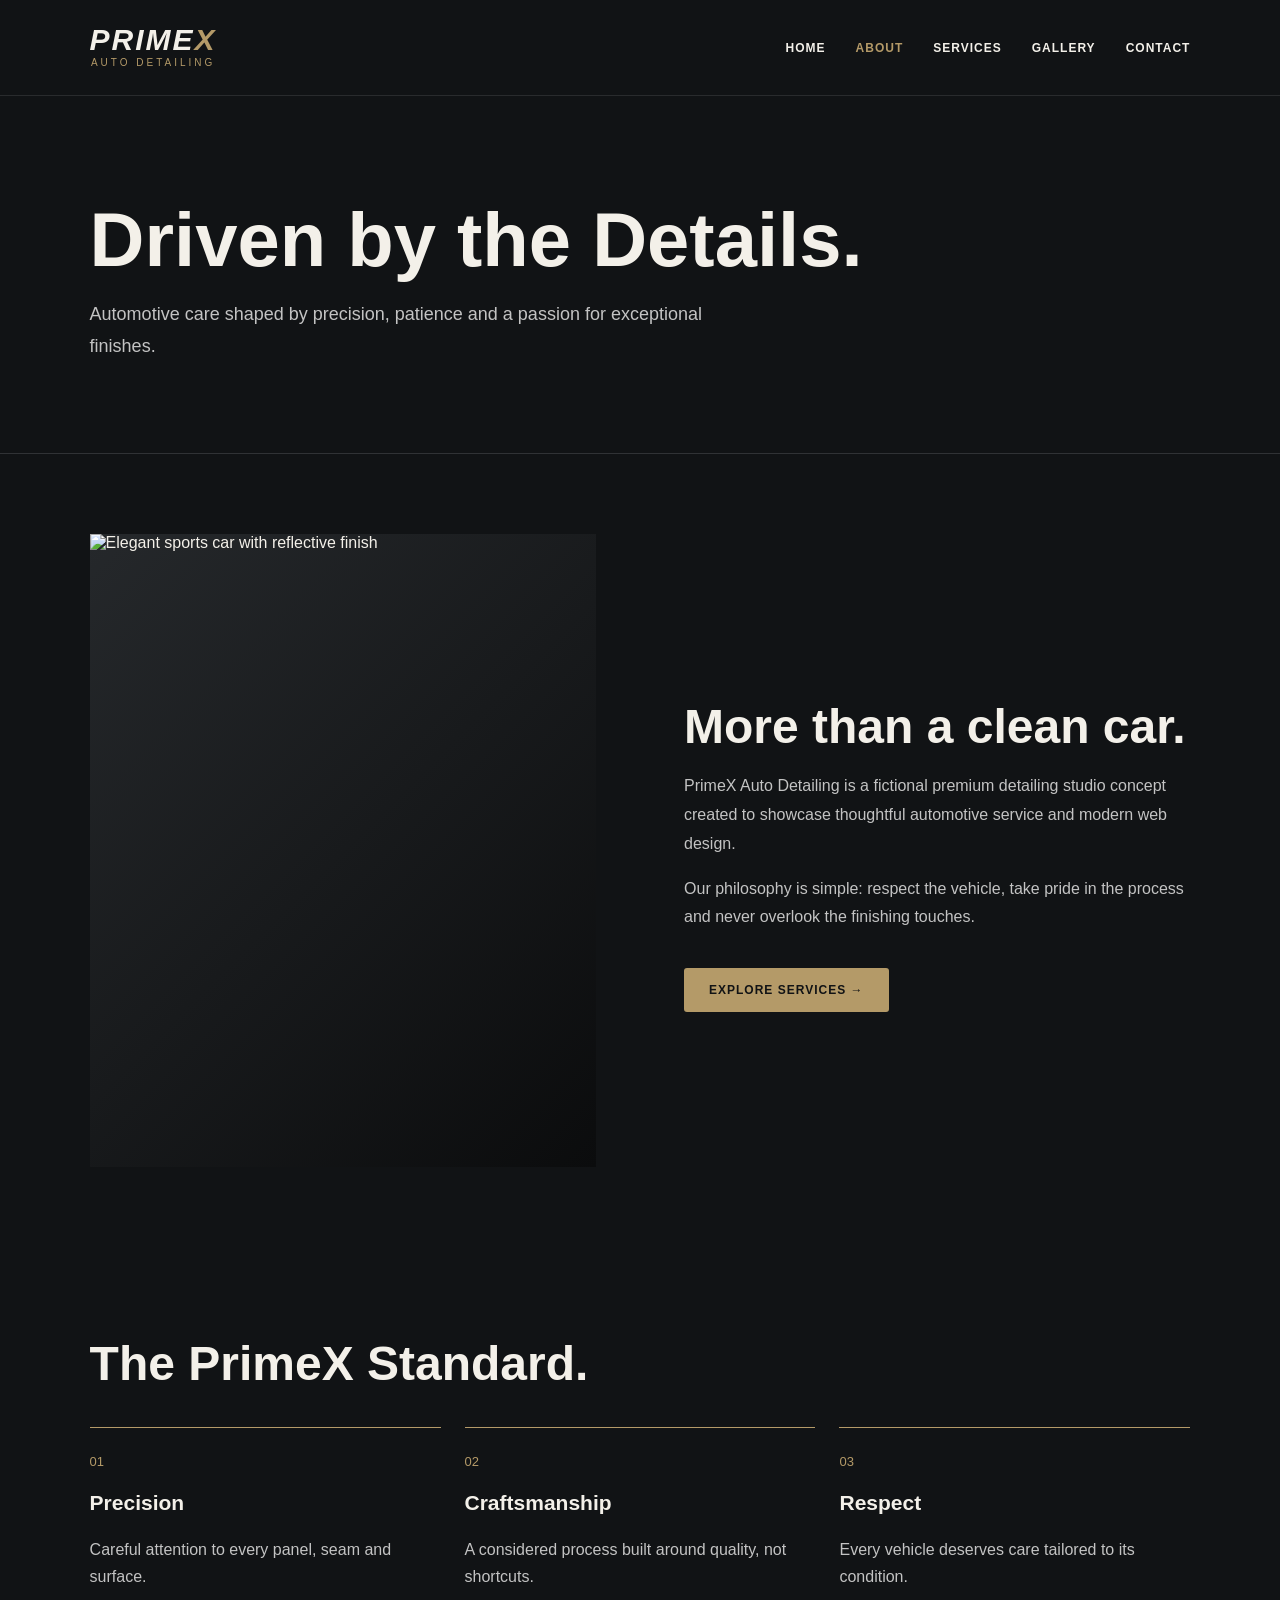
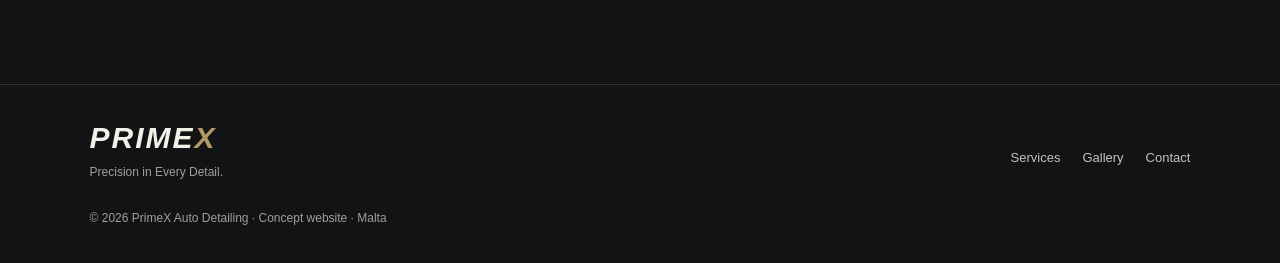
==== about.html @ bce37f44 "Add files via upload" ====
<!DOCTYPE html>

<html lang="en"><head><meta charset="utf-8"/><meta content="width=device-width, initial-scale=1.0" name="viewport"/><meta content="PrimeX Auto Detailing — a premium automotive care website concept based in Malta." name="description"/><title>About Us | PrimeX Auto Detailing</title><link href="css/maincss.css" rel="stylesheet"/></head>
<body><a class="skip-link" href="#main-content">Skip to content</a><header class="site-header"><a aria-label="PrimeX Auto Detailing home" class="logo" href="index.html"><span class="logo-name">PRIME<span class="logo-x">X</span></span><span class="logo-subtitle">AUTO DETAILING</span></a><button aria-controls="main-nav" aria-expanded="false" aria-label="Open navigation" class="menu-toggle" type="button"><span></span><span></span><span></span></button><nav aria-label="Main navigation" class="main-nav" id="main-nav"><a href="index.html">HOME</a>
<a aria-current="page" class="active" href="about.html">ABOUT</a>
<a href="services.html">SERVICES</a>
<a href="gallery.html">GALLERY</a>
<a href="contact.html">CONTACT</a></nav></header>
<main id="main-content"><section class="page-intro"><p class="eyebrow">OUR STORY</p><h1>Driven by the Details.</h1><p>Automotive care shaped by precision, patience and a passion for exceptional finishes.</p></section><section class="split-section"><div class="media-frame tall"><img alt="Elegant sports car with reflective finish" loading="lazy" src="https://images.unsplash.com/photo-1492144534655-ae79c964c9d7?auto=format&amp;fit=crop&amp;w=900&amp;q=85"/></div><div class="split-copy"><p class="eyebrow">WHO WE ARE</p><h2>More than a clean car.</h2><p>PrimeX Auto Detailing is a fictional premium detailing studio concept created to showcase thoughtful automotive service and modern web design.</p><p>Our philosophy is simple: respect the vehicle, take pride in the process and never overlook the finishing touches.</p><a class="btn btn-primary" href="services.html">EXPLORE SERVICES →</a></div></section><section class="section-block"><div class="section-heading"><p class="eyebrow">OUR PRINCIPLES</p><h2>The PrimeX Standard.</h2></div><div class="values-grid"><article><span>01</span><h3>Precision</h3><p>Careful attention to every panel, seam and surface.</p></article><article><span>02</span><h3>Craftsmanship</h3><p>A considered process built around quality, not shortcuts.</p></article><article><span>03</span><h3>Respect</h3><p>Every vehicle deserves care tailored to its condition.</p></article></div></section></main><footer class="site-footer"><div><a class="footer-brand" href="index.html">PRIME<span>X</span></a><p>Precision in Every Detail.</p></div><div class="footer-links"><a href="services.html">Services</a><a href="gallery.html">Gallery</a><a href="contact.html">Contact</a></div><p class="footer-note">© 2026 PrimeX Auto Detailing · Concept website · Malta</p></footer><script defer="" src="js/site.js"></script></body></html>
---- css/maincss.css ----
/* PRIME X - GLOBAL STYLES */

* {
    box-sizing: border-box;
}

body {
    margin: 0;
    background-color: #111315;
    color: #F3F0E9;
    font-family: Arial, Helvetica, sans-serif;
}

/* HEADER */

.site-header {
    display: flex;
    justify-content: space-between;
    align-items: center;
    padding: 25px 7%;
    border-bottom: 1px solid #292B2D;
}

/* LOGO */

.logo {
    display: flex;
    flex-direction: column;
    align-items: center;
    text-decoration: none;
    width: fit-content;
}

/* SHARED BRAND TYPOGRAPHY */

.logo-name,
.footer-brand {
    font-family: 'Teko', sans-serif;
    font-size: 30px;
    font-weight: 800;
    letter-spacing: 2px;
    line-height: 1;
    font-style: italic;
    color: #F3F0E9;
    text-decoration: none;
    margin: 0;
}

/* GOLD ACCENT */

.logo-x,
.footer-brand span {
    color: #B49A68;
}

/* .logo-name {
    font-family: 'Teko', sans-serif;
    font-size: 35px;
    font-weight: 700;
    letter-spacing: 2px;
    line-height: 1;
    color: #F3F0E9;
    margin-left: 30px;
    font-style: italic;
} */

/* .logo-x {
    color: #B49A68;
} */

.logo-subtitle {
    color: #B49A68;
    font-size: 10px;
    letter-spacing: 3px;
    line-height: 1.5;
}

/* NAVIGATION */

.main-nav {
    display: flex;
    gap: 30px;
}

.main-nav a {
    color: #F3F0E9;
    text-decoration: none;
    font-size: 12px;
    font-weight: bold;
    letter-spacing: 1px;
    transition: color 0.3s ease;
}

.main-nav a:hover,
.main-nav a.active {
    color: #B49A68;
}

/* SMALL SCREENS */

@media (max-width: 700px) {
    .site-header {
        flex-direction: column;
        gap: 20px;
    }

    .main-nav {
        flex-wrap: wrap;
        justify-content: center;
        gap: 15px;
    }
}


/* HERO SECTION */

.hero {
    padding: 40px 7% 80px;
}

.hero-image {
    width: 100%;
    height: 480px;
    overflow: hidden;
    border-radius: 6px;
}

.hero-image img {
    width: 100%;
    height: 100%;
    object-fit: cover;
    display: block;
}

.hero-content {
    max-width: 750px;
    margin-top: 45px;
}

.hero-label {
    color: #B49A68;
    font-size: 12px;
    font-weight: bold;
    letter-spacing: 3px;
}

.hero-content h1 {
    font-size: clamp(36px, 5vw, 64px);
    line-height: 1.1;
    margin-top: 10px;
}

.hero-description {
    color: #C3C3C3;
    font-size: 1px;
    line-height: 0.8;
    max-width: 650px;
}

.hero-buttons {
    display: flex;
    gap: 5px;
    margin-top: 10px;
    flex-wrap: wrap;
}

/* BUTTONS */

.btn {
    display: inline-block;
    padding: 15px 25px;
    text-decoration: none;
    font-size: 12px;
    font-weight: bold;
    letter-spacing: 1px;
    border-radius: 3px;
    transition: 0.3s ease;
}

.btn-primary {
    background-color: #B49A68;
    color: #111315;
}

.btn-primary:hover {
    background-color: #D2BA8C;
}

.btn-secondary {
    border: 1px solid #777777;
    color: #F3F0E9;
}

.btn-secondary:hover {
    border-color: #B49A68;
    color: #B49A68;
}

/* HERO - MOBILE */

@media (max-width: 700px) {
    .hero {
        padding: 25px 6% 50px;
    }

    .hero-image {
        height: 260px;
    }

    .hero-content {
        margin-top: 30px;
    }

    .hero-description {
        font-size: 15px;
    }
}


/* PRIMEX — SHARED SITE COMPONENTS */
:root {
    --ink: #111315;
    --gold: #B49A68;
    --white: #F3F0E9;
    --muted: #C3C3C3;
}

a {
    color: inherit;
}

img {
    max-width: 100%;
}

h1,
h2,
h3,
p {
    overflow-wrap: break-word;
}

:focus-visible {
    outline: 3px solid #D2BA8C;
    outline-offset: 4px;
}

.section-block {
    padding: 78px 7%;
}

.section-heading {
    max-width: 720px;
    margin-bottom: 36px;
}

.eyebrow {
    display: none;
    color: var(--gold);
    font-size: 12px;
    font-weight: 700;
    letter-spacing: 2.5px;
    text-transform: uppercase;
}

h2 {
    font-size: clamp(30px, 4vw, 48px);
    line-height: 1.13;
    margin: 12px 0 18px;
}

h3 {
    font-size: 21px;
}

.section-heading>p:last-child,
.page-intro>p:last-child,
.split-copy p,
.service-detail p,
.contact-aside p,
.statement-section>p:not(.eyebrow),
.cta-section>p:not(.eyebrow) {
    color: var(--muted);
    line-height: 1.8;
}

.services-grid {
    display: grid;
    grid-template-columns: repeat(4, minmax(0, 1fr));
    gap: 20px;
}

.service-card {
    background: #1A1C1E;
    border: 1px solid #303235;
    transition: transform .25s ease, border-color .25s ease;
}

.service-card:hover {
    transform: translateY(-5px);
    border-color: var(--gold);
}

.service-card a {
    text-decoration: none;
    display: block;
    height: 100%;
}

.media-frame {
    overflow: hidden;
    background: linear-gradient(135deg, #25282B, #0B0C0D);
    aspect-ratio: 4/3;
}

.media-frame img {
    width: 100%;
    height: 100%;
    display: block;
    object-fit: cover;
    transition: transform .35s ease;
}

.service-card:hover img {
    transform: scale(1.04);
}

.card-content {
    padding: 20px;
}

.card-content h3 {
    margin: 0 0 10px;
}

.card-content p {
    color: var(--muted);
    line-height: 1.65;
    font-size: 14px;
    min-height: 70px;
}

.text-link {
    display: inline-block;
    color: var(--gold);
    font-size: 12px;
    font-weight: 700;
    letter-spacing: 1px;
    text-decoration: none;
}

.text-link:hover {
    text-decoration: underline;
}

.statement-section {
    padding: 90px 7%;
    background: #1A1C1E;
    border-top: 1px solid #303235;
    border-bottom: 1px solid #303235;
}

.statement-section h2 {
    max-width: 850px;
    font-size: clamp(34px, 5vw, 66px);
}

.statement-section em {
    font-style: normal;
    color: var(--gold);
}

.cta-section {
    padding: 88px 7%;
    text-align: center;
    border-top: 1px solid #303235;
}

.cta-section h2 {
    margin: 10px 0;
}

.cta-section .btn {
    margin-top: 20px;
}

.site-footer {
    padding: 38px 7%;
    border-top: 1px solid #303235;
    display: flex;
    align-items: center;
    justify-content: space-between;
    gap: 20px;
    flex-wrap: wrap;
}

/* .footer-brand {
    font-family: 'Teko', sans-serif;
    font-size: 24px;
    font-weight: 800;
    letter-spacing: 2px;
    text-decoration: none;
    font-style: italic;
} */

/* .footer-brand span {
    color: var(--gold);
} */

.site-footer p {
    color: #9D9FA0;
    font-size: 12px;
}

.footer-links {
    display: flex;
    flex-wrap: wrap;
    gap: 22px;
}

.footer-links a {
    color: var(--muted);
    text-decoration: none;
    font-size: 13px;
}

.footer-links a:hover {
    color: var(--gold);
}

.footer-note {
    width: 100%;
    margin: 0;
}

.page-intro {
    padding: 88px 7% 72px;
    border-bottom: 1px solid #303235;
}

.page-intro h1 {
    font-size: clamp(38px, 6vw, 76px);
    line-height: 1.05;
    max-width: 850px;
    margin: 16px 0;
}

.page-intro>p:last-child {
    max-width: 670px;
    font-size: 18px;
}

.split-section {
    padding: 80px 7%;
    display: grid;
    grid-template-columns: 1fr 1fr;
    gap: 8%;
    align-items: center;
}

.media-frame.tall {
    aspect-ratio: 4/5;
}

.split-copy .btn {
    margin-top: 20px;
}

.values-grid {
    display: grid;
    grid-template-columns: repeat(3, 1fr);
    gap: 24px;
}

.values-grid article {
    border-top: 1px solid var(--gold);
    padding-top: 24px;
}

.values-grid span {
    color: var(--gold);
    font-size: 13px;
}

.values-grid p {
    color: var(--muted);
    line-height: 1.7;
}

.service-detail-grid {
    display: grid;
    grid-template-columns: repeat(2, minmax(0, 1fr));
    gap: 46px 24px;
}

.service-detail h2 {
    font-size: 28px;
}

.service-detail>div:last-child {
    padding: 16px 4px;
}

.service-detail p {
    line-height: 1.75;
}

.service-detail .text-link {
    margin-top: 12px;
}

.muted-panel {
    background: #1A1C1E;
}

.table-scroll {
    overflow-x: auto;
}

table {
    width: 100%;
    border-collapse: collapse;
    text-align: left;
    min-width: 560px;
}

caption {
    text-align: left;
    padding-bottom: 15px;
    color: var(--muted);
}

th,
td {
    padding: 18px 14px;
    border-bottom: 1px solid #414346;
}

thead th {
    color: var(--gold);
    font-size: 12px;
    text-transform: uppercase;
    letter-spacing: 1px;
}

tbody td {
    color: var(--muted);
}

.gallery-grid {
    display: grid;
    grid-template-columns: repeat(3, minmax(0, 1fr));
    gap: 22px;
}

.gallery-item {
    margin: 0;
}

.gallery-item img {
    display: block;
    width: 100%;
    aspect-ratio: 4/3;
    object-fit: cover;
    background: #25282B;
}

.gallery-item figcaption {
    color: var(--muted);
    font-size: 12px;
    padding: 12px 0;
}

.gallery-disclaimer {
    color: var(--muted);
    font-size: 13px;
    margin-top: 24px;
}

.contact-layout {
    display: grid;
    grid-template-columns: 1.3fr 1fr;
    gap: 8%;
}

.contact-panel h2,
.contact-aside h2 {
    font-size: 36px;
}

.contact-form {
    display: grid;
    gap: 20px;
    margin-top: 30px;
}

.contact-form label {
    display: grid;
    gap: 9px;
    font-size: 13px;
    font-weight: 700;
}

.field-row {
    display: grid;
    grid-template-columns: 1fr 1fr;
    gap: 18px;
}

input,
select,
textarea {
    width: 100%;
    border: 1px solid #515459;
    border-radius: 3px;
    background: #1B1E20;
    color: var(--white);
    font: inherit;
    padding: 14px;
}

textarea {
    resize: vertical;
}

input::placeholder,
textarea::placeholder {
    color: #A7A7A7;
}

.contact-form button {
    cursor: pointer;
    justify-self: start;
    border: 0;
}

.form-notice,
.small-note {
    font-size: 13px;
    color: var(--muted);
    line-height: 1.6;
}

.form-feedback {
    border-left: 3px solid var(--gold);
    padding: 14px;
    background: #222527;
    color: var(--white);
}

.info-divider {
    border-top: 1px solid #414346;
    margin: 28px 0;
}

.map-wrap {
    margin-top: 18px;
    border: 1px solid #414346;
    aspect-ratio: 4/3;
}

.map-wrap iframe {
    border: 0;
    width: 100%;
    height: 100%;
}

@media(max-width:1100px) {
    .services-grid {
        grid-template-columns: repeat(2, minmax(0, 1fr));
    }

    .gallery-grid {
        grid-template-columns: repeat(2, minmax(0, 1fr));
    }
}

@media(max-width:700px) {

    .section-block,
    .statement-section,
    .cta-section {
        padding: 55px 6%;
    }

    .page-intro {
        padding: 60px 6%;
    }

    .split-section {
        grid-template-columns: 1fr;
        padding: 55px 6%;
        gap: 28px;
    }

    .services-grid,
    .service-detail-grid,
    .values-grid,
    .gallery-grid,
    .contact-layout,
    .field-row {
        grid-template-columns: 1fr;
    }

    .site-footer {
        padding: 30px 6%;
    }

    .card-content p {
        min-height: 0;
    }

    .hero-image {
        height: 260px;
    }

    .contact-panel h2,
    .contact-aside h2 {
        font-size: 30px;
    }
}

@media(prefers-reduced-motion:reduce) {

    *,
    *::before,
    *::after {
        scroll-behavior: auto !important;
        transition: none !important;
        animation: none !important;
    }
}


/* THE DIFFERENCE — interactive before / after comparison */
.difference-section {
    padding: 86px 7%;
    background: #16181b;
    border-top: 1px solid #292b2d;
    border-bottom: 1px solid #292b2d;
}

.difference-heading {
    display: flex;
    align-items: end;
    justify-content: space-between;
    flex-wrap: wrap;
    gap: 28px;
    margin-bottom: 30px;
}

.difference-heading h2 {
    font-size: clamp(30px, 4vw, 52px);
    line-height: 1.12;
    margin: 12px 0 16px;
}

.difference-intro {
    max-width: 530px;
    color: #c3c3c3;
    line-height: 1.65;
}

.difference-filters {
    display: flex;
    flex-wrap: wrap;
    gap: 10px;
}

.difference-filter {
    background: transparent;
    color: #f3f0e9;
    border: 1px solid #62615e;
    border-radius: 30px;
    padding: 11px 20px;
    cursor: pointer;
    font: 700 12px Arial, sans-serif;
    letter-spacing: .06em;
}

.difference-filter:hover,
.difference-filter.is-selected {
    background: #b49a68;
    border-color: #b49a68;
    color: #111315;
}

.comparison {
    position: relative;
    height: clamp(300px, 48vw, 570px);
    overflow: hidden;
    border-radius: 8px;
    background: #252525;
    isolation: isolate;
}

.comparison-after,
.comparison-before img {
    display: block;
    width: 100%;
    height: 100%;
    object-fit: cover;
    object-position: center;
}

.comparison-after {
    position: absolute;
    inset: 0;
}

.comparison-before {
    position: absolute;
    inset: 0;
    width: 100%;
    height: 100%;
    clip-path: inset(0 calc(100% - var(--split)) 0 0);
}

.comparison-before img {
    filter: none;
}

.comparison-label {
    position: absolute;
    top: 20px;
    z-index: 2;
    padding: 10px 14px;
    border-radius: 4px;
    font-size: 11px;
    font-weight: 700;
    letter-spacing: .13em;
    pointer-events: none;
}

.comparison-label-before {
    left: 20px;
    background: rgba(17, 19, 21, .88);
    color: #f3f0e9;
}

.comparison-label-after {
    right: 20px;
    background: #b49a68;
    color: #111315;
}

.comparison-divider {
    position: absolute;
    z-index: 2;
    left: var(--split);
    top: 0;
    bottom: 0;
    width: 2px;
    background: #fff;
    transform: translateX(-50%);
    pointer-events: none;
}

.comparison-knob {
    position: absolute;
    top: 50%;
    left: 50%;
    transform: translate(-50%, -50%);
    display: grid;
    place-items: center;
    width: 58px;
    height: 58px;
    border-radius: 50%;
    background: #f3f0e9;
    color: #111315;
    font-size: 22px;
    font-weight: 700;
    white-space: nowrap;
    box-shadow: 0 3px 20px #0008;
}

.comparison-range {
    position: absolute;
    z-index: 3;
    inset: 0;
    width: 100%;
    height: 100%;
    opacity: 0;
    cursor: ew-resize;
    margin: 0;
}

.comparison:focus-within {
    outline: 2px solid #b49a68;
    outline-offset: 4px;
}

.visually-hidden {
    position: absolute;
    width: 1px;
    height: 1px;
    padding: 0;
    margin: -1px;
    overflow: hidden;
    clip: rect(0, 0, 0, 0);
    white-space: nowrap;
    border: 0;
}

.difference-bottom {
    display: flex;
    justify-content: space-between;
    align-items: center;
    gap: 18px;
    flex-wrap: wrap;
    margin-top: 24px;
}

.difference-bottom p {
    margin: 0;
    color: #c3c3c3;
}

.difference-bottom strong {
    color: #f3f0e9;
}

.difference-disclaimer {
    color: #a9aaac;
    font-size: 12px;
    line-height: 1.6;
    margin: 18px 0 0;
    max-width: 900px;
}

@media (max-width: 700px) {
    .difference-section {
        padding: 52px 6%;
    }

    .comparison {
        height: 300px;
    }

    .comparison-label {
        top: 12px;
        padding: 8px;
        font-size: 10px;
    }

    .comparison-label-before {
        left: 12px;
    }

    .comparison-label-after {
        right: 12px;
    }

    .comparison-knob {
        width: 46px;
        height: 46px;
        font-size: 18px;
    }
}

/* PREMIUM ENHANCEMENTS — PrimeX */
html {
    scroll-behavior: smooth
}

body {
    overflow-x: hidden
}

button {
    font-family: inherit
}

.skip-link {
    position: absolute;
    left: 14px;
    top: -70px;
    background: #B49A68;
    color: #111315;
    padding: 12px;
    z-index: 99
}

.skip-link:focus {
    top: 12px
}

.menu-toggle {
    display: none;
    border: 1px solid #545454;
    background: transparent;
    border-radius: 3px;
    padding: 12px;
    cursor: pointer;
    min-width: 44px;
    min-height: 44px
}

.menu-toggle span {
    display: block;
    width: 21px;
    height: 2px;
    margin: 4px 0;
    background: #F3F0E9
}

.hero-trust {
    display: flex;
    flex-wrap: wrap;
    gap: 12px 24px;
    padding: 25px 0 0;
    margin: 28px 0 0;
    border-top: 1px solid #34373a;
    list-style: none;
    color: #bcbec0;
    font-size: 13px;
    letter-spacing: .02em
}

.hero-trust li::first-letter {
    color: #B49A68
}

.process-section {
    background: #111315
}

.process-grid,
.why-grid {
    display: grid;
    grid-template-columns: repeat(3, minmax(0, 1fr));
    gap: 28px
}

.process-grid article,
.why-grid article {
    border-top: 2px solid #34373a;
    padding: 25px 12px 0 0
}

.process-grid article:first-child,
.why-grid article:first-child {
    border-color: #B49A68
}

.process-grid span,
.why-grid span {
    color: #B49A68;
    font-weight: 700;
    font-size: 18px
}

.process-grid h3,
.why-grid h3 {
    margin: 18px 0 10px
}

.process-grid p,
.why-grid p {
    color: #C3C3C3;
    line-height: 1.7
}

.why-section {
    background: #1a1c1e
}

.gallery-toolbar {
    display: flex;
    justify-content: space-between;
    align-items: center;
    flex-wrap: wrap;
    gap: 20px;
    margin-bottom: 28px
}

.gallery-filters {
    display: flex;
    flex-wrap: wrap;
    gap: 10px
}

.gallery-filter {
    padding: 11px 19px;
    background: transparent;
    border: 1px solid #646464;
    color: #F3F0E9;
    border-radius: 999px;
    cursor: pointer;
    font-weight: 700
}

.gallery-filter.is-selected,
.gallery-filter:hover {
    background: #B49A68;
    border-color: #B49A68;
    color: #111315
}

.gallery-count {
    color: #C3C3C3;
    font-size: 13px
}

.gallery-item {
    position: relative
}

.gallery-item[hidden] {
    display: none
}

.gallery-open {
    position: absolute;
    right: 12px;
    top: 12px;
    background: #111315df;
    color: #F3F0E9;
    border: 1px solid #B49A68;
    border-radius: 3px;
    padding: 10px 12px;
    cursor: pointer;
    font-weight: 700;
    font-size: 11px;
    letter-spacing: .05em
}

.gallery-open:hover {
    background: #B49A68;
    color: #111315
}

.lightbox {
    border: 1px solid #545454;
    background: #141618;
    color: #F3F0E9;
    padding: 22px;
    width: min(95vw, 1020px);
    max-height: 94vh;
    border-radius: 8px
}

.lightbox::backdrop {
    background: #000d
}

.lightbox img {
    max-height: 65vh;
    max-width: 100%;
    margin: auto;
    object-fit: contain
}

.lightbox-close {
    position: absolute;
    right: 15px;
    top: 15px;
    border: 0;
    border-radius: 3px;
    background: #B49A68;
    color: #111315;
    padding: 10px 14px;
    cursor: pointer
}

.lightbox-caption {
    color: #C3C3C3;
    margin: 16px 0
}

.lightbox-controls {
    display: flex;
    justify-content: space-between;
    gap: 12px
}

.lightbox-controls button {
    border: 1px solid #B49A68;
    background: transparent;
    color: #F3F0E9;
    padding: 10px 16px;
    cursor: pointer
}

.faq-block {
    margin-top: 72px
}

.faq-list {
    display: grid;
    gap: 12px
}

.faq-list details {
    border: 1px solid #494949;
    background: #141618;
    padding: 20px
}

.faq-list summary {
    cursor: pointer;
    font-weight: 700;
    line-height: 1.5
}

.faq-list details p {
    color: #C3C3C3;
    line-height: 1.7;
    margin: 15px 0 0
}

.faq-list summary::marker {
    color: #B49A68
}

.enquiry-preview {
    border: 1px solid #B49A68;
    background: #1d2022;
    padding: 22px
}

.enquiry-preview h3 {
    margin-top: 0
}

.preview-detail {
    white-space: pre-wrap;
    color: #F3F0E9;
    line-height: 1.7
}

.copy-status {
    display: inline-block;
    margin-left: 12px;
    color: #B49A68
}

@media(max-width:800px) {
    .site-header {
        flex-wrap: wrap
    }

    .menu-toggle {
        display: block;
        margin-left: auto
    }

    .main-nav {
        display: none;
        flex-basis: 100%;
        flex-direction: column;
        align-items: stretch;
        gap: 0;
        padding: 10px 0
    }

    .main-nav.is-open {
        display: flex
    }

    .main-nav a {
        padding: 14px 0;
        min-height: 44px
    }

    .process-grid,
    .why-grid {
        grid-template-columns: 1fr
    }

    .gallery-open {
        position: static;
        width: 100%;
        margin-top: 5px
    }
}

@media(max-width:700px) {
    .hero-trust {
        gap: 10px 16px
    }

    .lightbox {
        padding: 12px
    }

    .lightbox-controls button {
        font-size: 12px
    }
}

@media(prefers-reduced-motion:reduce) {
    html {
        scroll-behavior: auto
    }
}


/* CINEMATIC HOMEPAGE HERO — 2026 refresh */
.hero-cinematic {
    position: relative;
    isolation: isolate;
    min-height: min(850px, 90svh);
    padding: 0 7%;
    display: flex;
    align-items: center;
    justify-content: center;
    text-align: center;
    overflow: hidden;
    background: #060708
}

.hero-cinematic .hero-image {
    position: absolute;
    inset: 0;
    z-index: -3;
    width: 100%;
    height: 100%;
    border-radius: 0;
    overflow: hidden
}

.hero-cinematic .hero-image img {
    width: 100%;
    height: 100%;
    object-fit: cover;
    object-position: center 57%;
    filter: brightness(.55) saturate(.72) contrast(1.17);
    transform: scale(1.015)
}

.hero-cinematic .hero-shade {
    position: absolute;
    inset: 0;
    z-index: -2;
    background: linear-gradient(180deg, rgba(4, 5, 7, .66) 0%, rgba(4, 5, 7, .47) 30%, rgba(4, 5, 7, .1) 55%, rgba(4, 5, 7, .73) 85%, #111315 100%), linear-gradient(90deg, rgba(0, 0, 0, .24), transparent 32%, transparent 68%, rgba(0, 0, 0, .24))
}

.hero-cinematic .hero-content {
    width: 100%;
    max-width: 1100px;
    margin: -110px auto 0;
    padding: 55px 0 0;
    position: relative;
    z-index: 1
}

.hero-cinematic h1 {
    margin: 0 auto 22px;
    font-size: clamp(52px, 8.4vw, 132px);
    line-height: .93;
    letter-spacing: .075em;
    font-weight: 900;
    text-shadow: 0 6px 35px rgba(0, 0, 0, .65)
}

.hero-cinematic h1 span {
    display: block
}

.hero-cinematic h1 .hero-gold {
    color: #B49A68;
    letter-spacing: .075em
}

.hero-cinematic .hero-description {
    max-width: 540px;
    margin: 0 auto;
    color: #e2e0dc;
    font-size: clamp(15px, 1.6vw, 19px);
    line-height: 1.65;
    text-shadow: 0 2px 12px #000
}

.hero-cinematic .hero-buttons {
    justify-content: center;
    gap: 15px;
    margin-top: 28px
}

.hero-cinematic .btn {
    min-height: 49px;
    padding: 17px 28px;
    border-radius: 100px;
    letter-spacing: .095em;
    font-size: 12px;
    box-shadow: 0 8px 26px #0005
}

.hero-cinematic .btn span {
    margin-left: 15px;
    font-size: 17px
}

.hero-cinematic .btn-secondary {
    background: rgba(10, 11, 13, .34);
    border-color: #858585;
    backdrop-filter: blur(8px)
}

.hero-marques {
    position: absolute;
    left: 7%;
    right: 7%;
    bottom: 28px;
    z-index: 1
}

.hero-marques>p {
    display: flex;
    align-items: center;
    justify-content: center;
    gap: 22px;
    margin: 0 0 24px;
    color: #c5c4c3;
    font-size: 11px;
    letter-spacing: .35em;
    font-weight: 700
}

.hero-marques>p:before,
.hero-marques>p:after {
    content: '';
    display: block;
    width: min(100px, 12vw);
    height: 1px;
    background: linear-gradient(90deg, transparent, #686867)
}

.hero-marques>p:after {
    transform: rotate(180deg)
}

.hero-marques ul {
    display: flex;
    align-items: center;
    justify-content: space-around;
    flex-wrap: wrap;
    gap: 18px 28px;
    list-style: none;
    padding: 0;
    margin: 0
}

.hero-marques li {
    color: #c4c4c3;
    font-weight: 800;
    font-size: clamp(16px, 2.2vw, 27px);
    letter-spacing: .04em;
    opacity: .72;
    white-space: nowrap
}

.hero-marques .marque-amg {
    font-style: italic;
    letter-spacing: -.09em;
    font-size: clamp(23px, 3vw, 38px)
}

.hero-marques .marque-audi {
    letter-spacing: .21em;
    font-weight: 500
}

.hero-marques .marque-porsche {
    font-size: clamp(14px, 1.8vw, 23px);
    letter-spacing: .16em
}

.hero-marques .marque-mercedes {
    font-family: Georgia, serif;
    font-weight: 400;
    letter-spacing: -.03em
}

.hero-marques .marque-tesla {
    letter-spacing: .36em;
    font-weight: 500
}

.hero-marques .marques-note {
    display: block;
    margin-top: 19px;
    color: #88898a;
    font-size: 10px;
    letter-spacing: .03em
}

@media(max-width:800px) {
    .hero-cinematic {
        min-height: 760px;
        padding: 0 6%
    }

    .hero-cinematic .hero-content {
        margin: -100px auto 0
    }

    .hero-cinematic h1 {
        font-size: clamp(43px, 10vw, 80px);
        letter-spacing: .025em
    }

    .hero-cinematic h1 .hero-gold {
        letter-spacing: .025em
    }

    .hero-marques {
        left: 6%;
        right: 6%;
        bottom: 25px
    }

    .hero-marques ul {
        gap: 15px 23px
    }

    .hero-marques li {
        font-size: 17px
    }

    .hero-marques>p {
        font-size: 10px;
        letter-spacing: .18em
    }
}

@media(max-width:480px) {
    .hero-cinematic {
        min-height: 740px
    }

    .hero-cinematic .hero-content {
        margin: -100px auto 0
    }

    .hero-cinematic h1 {
        font-size: clamp(40px, 11vw, 58px)
    }

    .hero-cinematic .hero-buttons {
        flex-direction: column;
        align-items: center
    }

    .hero-cinematic .hero-buttons .btn {
        width: min(100%, 300px)
    }

    .hero-marques ul {
        gap: 14px 20px
    }

    .hero-marques li {
        font-size: 14px
    }

    .hero-marques .marque-amg {
        font-size: 23px
    }

    .hero-marques .marque-porsche {
        font-size: 12px
    }

    .hero-marques .marque-mercedes {
        font-size: 15px
    }

    .hero-marques .marque-tesla {
        font-size: 13px
    }

    .hero-marques .marques-note {
        font-size: 9px
    }
}

/* MINIMALIST HERO — intentionally spacious, editorial styling */
.hero-minimal {
    position: relative;
    display: flex;
    flex-direction: column;
    align-items: center;
    min-height: 780px;
    padding: 95px 7% 35px;
    text-align: center;
    isolation: isolate;
    background: #050607;
    overflow: hidden
}

.hero-minimal .hero-content {
    position: relative;
    z-index: 2;
    max-width: 900px;
    margin: 0 auto;
    padding: 0
}

.hero-minimal h1 {
    max-width: 950px;
    margin: 0 auto 22px;
    font-size: clamp(40px, 5.5vw, 82px);
    font-weight: 600;
    letter-spacing: -.045em;
    line-height: 1.12;
    color: #F3F0E9;
    text-shadow: none
}

.hero-minimal .hero-description {
    max-width: 460px;
    margin: 0 auto;
    color: #bfc0c0;
    font-size: clamp(15px, 1.45vw, 18px);
    line-height: 1.75
}

.hero-minimal .hero-image {
    position: relative;
    z-index: 1;
    inset: auto;
    width: min(1150px, 100%);
    height: 380px;
    margin: 45px auto 0;
    border-radius: 0;
    overflow: hidden;
    background: #08090b
}

.hero-minimal .hero-image:before {
    content: '';
    position: absolute;
    inset: 0;
    z-index: 1;
    pointer-events: none;
    background: linear-gradient(90deg, #050607 0%, transparent 13%, transparent 87%, #050607 100%), linear-gradient(180deg, #050607 0%, transparent 22%, transparent 74%, #050607 100%)
}

.hero-minimal .hero-image img {
    width: 100%;
    height: 100%;
    object-fit: cover;
    object-position: center 57%;
    filter: grayscale(.75) brightness(.76) contrast(1.2);
    transform: none
}

.hero-minimal .hero-marques {
    position: relative;
    z-index: 2;
    left: auto;
    right: auto;
    bottom: auto;
    width: min(1050px, 100%);
    margin: 15px auto 0;
    padding: 0
}

.hero-minimal .hero-marques>p {
    margin-bottom: 20px;
    color: #a4a5a7;
    letter-spacing: .28em
}

.hero-minimal .hero-marques li {
    color: #b8b8b9;
    opacity: .6
}

.hero-minimal .hero-marques .marques-note {
    color: #777;
    font-size: 10px;
    margin-top: 15px
}

@media(max-width:800px) {
    .hero-minimal {
        min-height: 0;
        padding: 80px 6% 36px
    }

    .hero-minimal .hero-content {
        margin: 0
    }

    .hero-minimal h1 {
        font-size: clamp(40px, 7vw, 62px)
    }

    .hero-minimal .hero-image {
        height: 310px;
        margin-top: 35px
    }

    .hero-minimal .hero-marques {
        bottom: auto
    }
}

@media(max-width:480px) {
    .hero-minimal {
        padding: 66px 6% 32px
    }

    .hero-minimal h1 {
        font-size: clamp(36px, 10vw, 48px)
    }

    .hero-minimal .hero-description {
        font-size: 15px
    }

    .hero-minimal .hero-image {
        height: 230px;
        margin-top: 25px
    }

    .hero-minimal .hero-marques ul {
        gap: 15px 19px
    }

    .hero-minimal .hero-marques li {
        font-size: 14px
    }

    .hero-minimal .hero-marques>p {
        font-size: 10px;
        letter-spacing: .12em
    }
}


/* PRIMEX — EDITORIAL NAVIGATION / HERO-INTEGRATED HEADER */
.home-page .site-header {
    position: absolute;
    top: 0;
    left: 0;
    right: 0;
    z-index: 50;
    padding: 24px 7%;
    border-bottom: 1px solid transparent;
    background: transparent;
    transition: background .3s ease, border-color .3s ease, box-shadow .3s ease, padding .3s ease;
}
.home-page .site-header.is-scrolled {
    position: fixed;
    padding-top: 13px;
    padding-bottom: 13px;
    background: rgba(12, 14, 16, .94);
    border-bottom-color: rgba(180, 154, 104, .22);
    box-shadow: 0 12px 35px rgba(0,0,0,.28);
    -webkit-backdrop-filter: blur(16px);
    backdrop-filter: blur(16px);
}

.home-page .logo-name {
    font-family: 'Teko', sans-serif;
    font-size: 30px;
    font-weight: 700;
    letter-spacing: 2px;
    line-height: 1;
    font-style: italic;
}

.home-page .logo-x { color: #B49A68; }
.home-page .logo-subtitle {
    font-family: 'Cormorant Garamond', Georgia, serif;
    font-weight: 600;
    font-size: 13px;
    letter-spacing: .23em;
    margin-top: 5px;
}
.home-page .main-nav { gap: clamp(17px, 2.4vw, 36px); }
.home-page .main-nav a {
    font-family: 'Manrope', Arial, sans-serif;
    font-weight: 600;
    font-size: 11px;
    letter-spacing: .13em;
    position: relative;
    padding: 9px 0;
}
.home-page .main-nav a::after {
    content: '';
    position: absolute;
    left: 0;
    right: 100%;
    bottom: 1px;
    height: 1px;
    background: #B49A68;
    transition: right .25s ease;
}
.home-page .main-nav a:hover::after,
.home-page .main-nav a.active::after { right: 0; }
.home-page .hero-minimal { padding-top: 150px; }
@media (max-width: 800px) {
    .home-page .site-header { padding: 18px 6%; }
    .home-page .site-header.is-scrolled { padding: 12px 6%; }
    .home-page .main-nav {
        position: absolute;
        top: 100%;
        left: 0;
        right: 0;
        background: rgba(12,14,16,.98);
        padding: 12px 6% 18px;
        border-bottom: 1px solid #373431;
    }
    .home-page .main-nav a { padding: 13px 0; }
    .home-page .hero-minimal { padding-top: 155px; }
}
@media (max-width: 700px) {
    .home-page .site-header { flex-direction: row; gap: 14px; }
    .home-page .logo-subtitle { font-size: 11px; }
}
@media (prefers-reduced-motion: reduce) {
    .home-page .site-header, .home-page .main-nav a::after { transition: none; }
}

.hero-minimal h1 {
    font-family: 'Rajdhani', sans-serif;
    font-size: clamp(8px, 6.5vw, 100px);
    font-weight: 700;
    line-height: 1.02;
    letter-spacing: -0.025em;
    text-transform: uppercase;
    max-width: 1100px;
    margin: 0 auto 24px;
}

/* JD AUTO — Minimal hero */

.hero-minimal {
    min-height: 0;
    height: auto;
    padding: 130px 7% 60px;
    display: flex;
    flex-direction: column;
    align-items: center;
}

.hero-minimal .hero-content {
    margin: 0 auto;
    padding: 0;
    max-width: 1100px;
}

.hero-minimal h1 {
    margin: 0;
    line-height: 1;
}

/* Large automotive image beneath the headline */
.hero-minimal .hero-image {
    width: min(1350px, 100%);
    height: 420px;
    margin: 5px auto 0;
    overflow: hidden;
}

.hero-minimal .hero-image img {
    width: 100%;
    height: 100%;
    object-fit: cover;
    object-position: center 57%;
    transform: none;
}

/* Hide marque strip from the homepage hero */
.hero-minimal .hero-marques {
    display: block;
    width: min(1050px, 100%);
    margin: 20px auto 0;
    padding: 0;
}

/* Smaller screens */
@media (max-width: 700px) {
    .hero-minimal {
        padding: 115px 5% 40px;
    }

    .hero-minimal h1 {
        font-size: clamp(38px, 9vw, 65px);
    }

    .hero-minimal .hero-image {
        height: 300px;
        margin-top: 10px;
    }
}


/* JD AUTO — EDITORIAL SERVICES */

.services-editorial {
    display: grid;
    grid-template-columns: 1fr 1fr;
    gap: clamp(35px, 6vw, 100px);
    align-items: center;
    padding: 100px 7%;
    background: #111315;
}

.services-editorial-image {
    height: 600px;
    overflow: hidden;
    background: #1A1C1E;
}

.services-editorial-image img {
    display: block;
    width: 100%;
    height: 100%;
    object-fit: cover;
    transition: transform 0.6s ease;
}

.services-editorial-image:hover img {
    transform: scale(1.035);
}

.services-editorial-content h2 {
    font-family: 'Archivo', sans-serif;
    font-size: clamp(36px, 4vw, 62px);
    font-weight: 600;
    line-height: 1.08;
    letter-spacing: -0.04em;
    margin: 0 0 20px;
    max-width: 550px;
    text-align: center;
}

.services-editorial-intro {
    color: #AEB0B2;
    font-size: 15px;
    line-height: 1.8;
    max-width: 550px;
    margin: 0 0 55px;
    text-align: center;
}

.services-editorial-list {
    border-top: 1px solid #454545;
}

.editorial-service {
    display: flex;
    align-items: center;
    gap: 20px;
    padding: 26px 0;
    border-bottom: 1px solid #454545;
    color: #F3F0E9;
    text-decoration: none;
    transition: padding-left 0.3s ease;
}


/* JD AUTO — Minimal luxury service menu */

.services-editorial-list {
    border-top: 1px solid rgba(243, 240, 233, 0.18);
}

.editorial-service {
    display: block;
    padding: 26px 0;
    border-bottom: 1px solid rgba(243, 240, 233, 0.18);

    font-family: 'Archivo', sans-serif;
    font-size: clamp(21px, 2.3vw, 32px);
    font-weight: 500;
    letter-spacing: -0.035em;
    line-height: 1.25;

    text-align: center;

    color: #F3F0E9;
    text-decoration: none;

    transition:
        color 0.25s ease,
        padding-left 0.25s ease;
}

.editorial-service:hover,
.editorial-service:focus-visible {
    color: #B49A68;
    padding-left: 8px;
}

@media (max-width: 700px) {
    .editorial-service {
        padding: 21px 0;
        font-size: 23px;
    }
}

@media (prefers-reduced-motion: reduce) {
    .editorial-service {
        transition: none;
    }
}


/* RESPONSIVE */

@media (max-width: 800px) {
    .services-editorial {
        grid-template-columns: 1fr;
        padding: 65px 6%;
        gap: 35px;
    }

    .services-editorial-image {
        height: clamp(280px, 60vw, 480px);
    }

    .services-editorial-intro {
        margin-bottom: 35px;
    }

    .editorial-service {
        padding: 22px 0;
    }
}

@media (prefers-reduced-motion: reduce) {
    .services-editorial-image img,
    .editorial-service,
    .service-arrow {
        transition: none;
    }
}
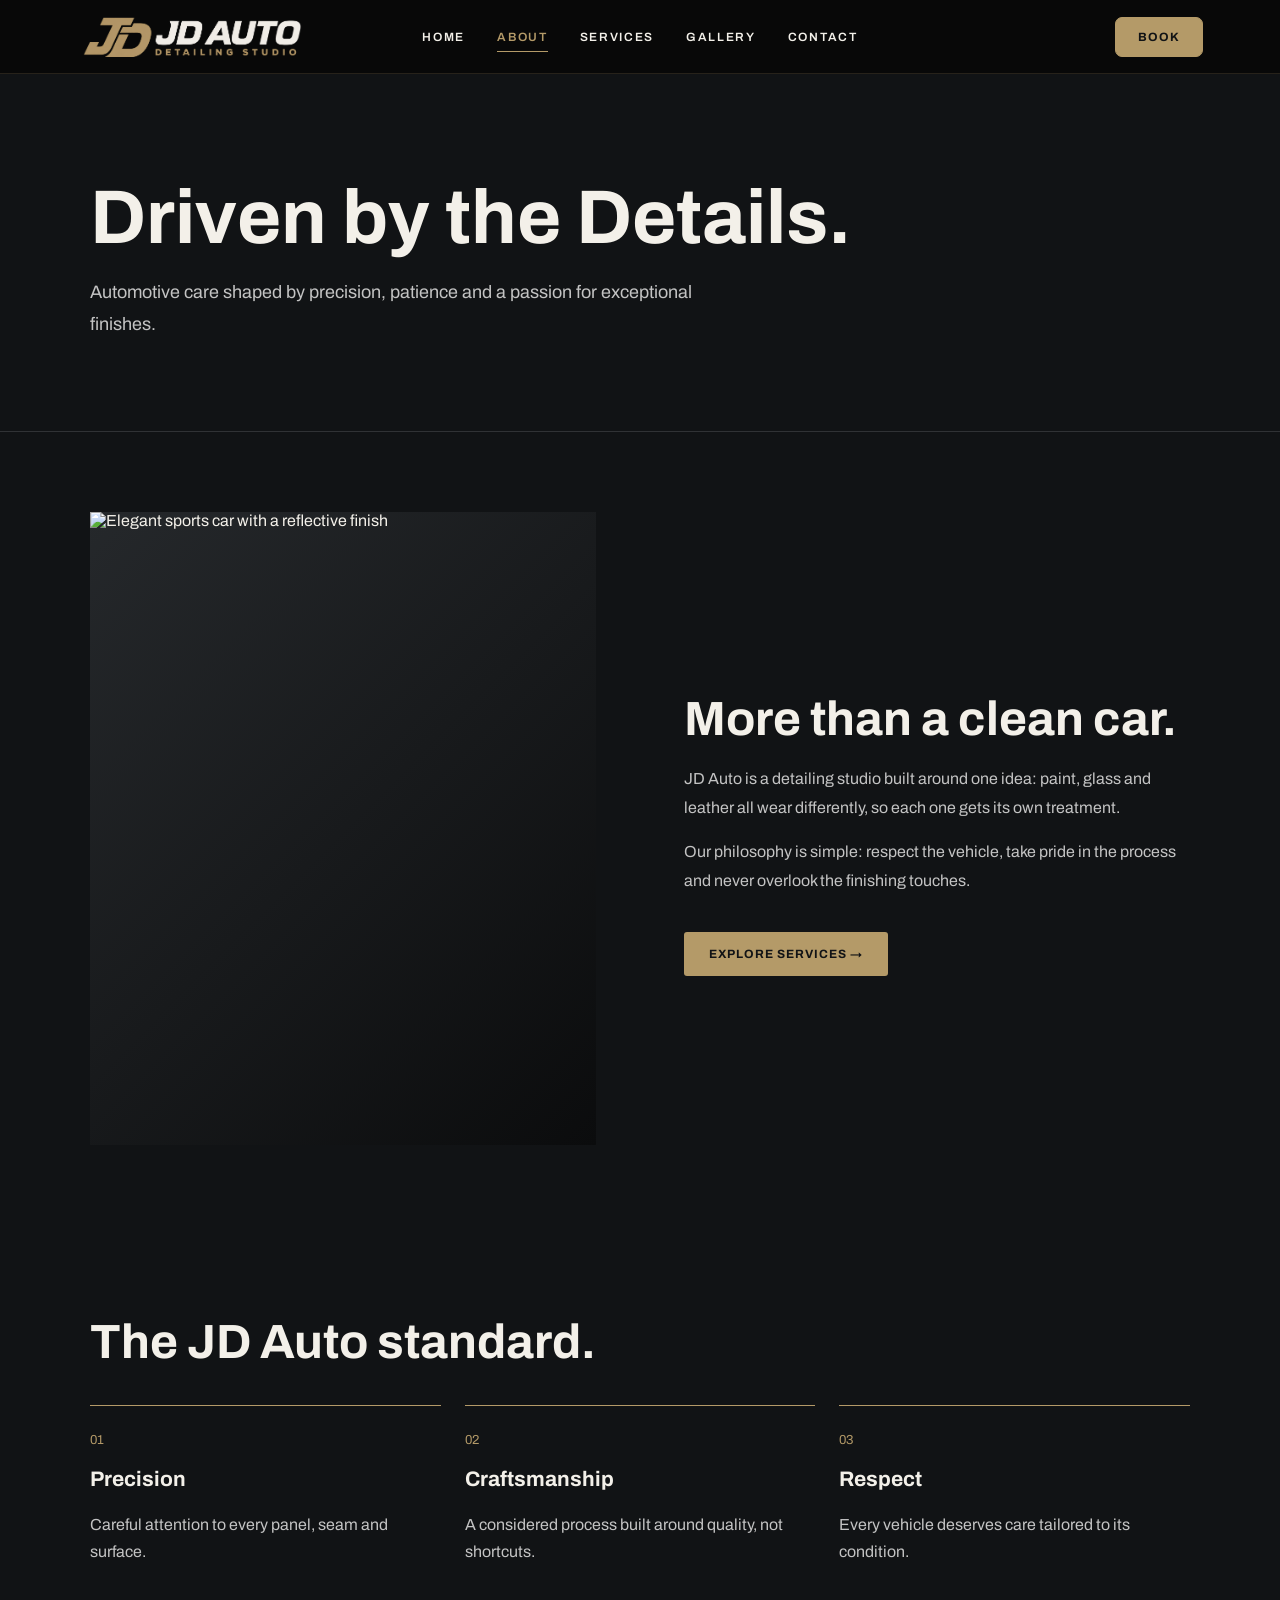
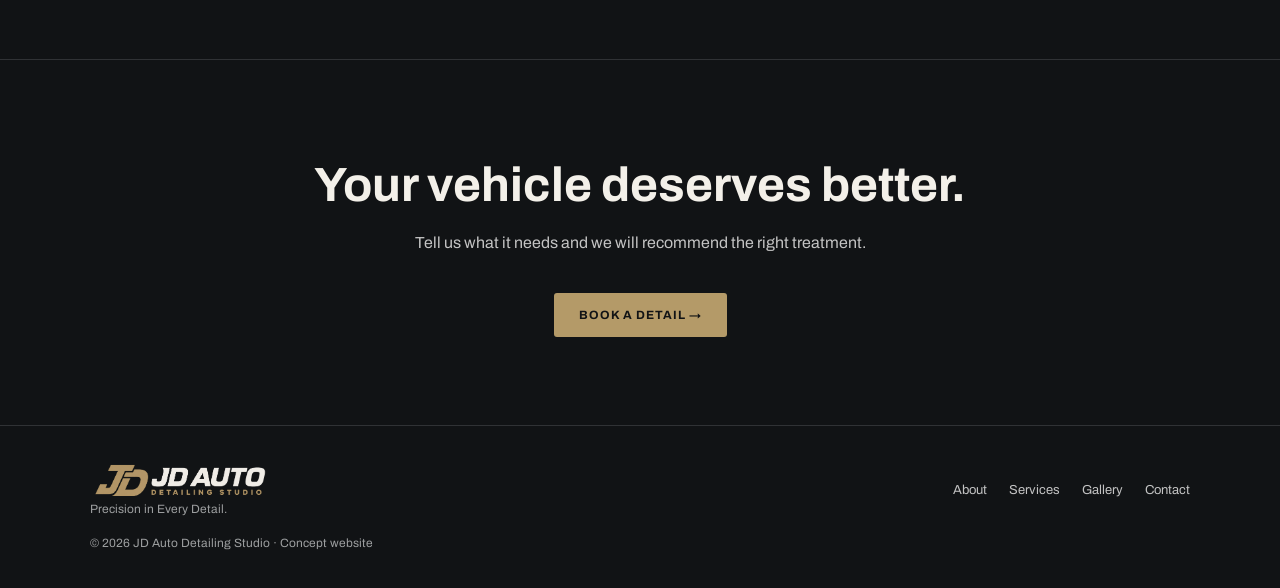
==== commit c3c72d82: "Update website pages, styling, logo and favicon" ====
--- a/about.html
+++ b/about.html
@@ -1,9 +1,90 @@
 <!DOCTYPE html>
+<html lang="en">
 
-<html lang="en"><head><meta charset="utf-8"/><meta content="width=device-width, initial-scale=1.0" name="viewport"/><meta content="PrimeX Auto Detailing — a premium automotive care website concept based in Malta." name="description"/><title>About Us | PrimeX Auto Detailing</title><link href="css/maincss.css" rel="stylesheet"/></head>
-<body><a class="skip-link" href="#main-content">Skip to content</a><header class="site-header"><a aria-label="PrimeX Auto Detailing home" class="logo" href="index.html"><span class="logo-name">PRIME<span class="logo-x">X</span></span><span class="logo-subtitle">AUTO DETAILING</span></a><button aria-controls="main-nav" aria-expanded="false" aria-label="Open navigation" class="menu-toggle" type="button"><span></span><span></span><span></span></button><nav aria-label="Main navigation" class="main-nav" id="main-nav"><a href="index.html">HOME</a>
-<a aria-current="page" class="active" href="about.html">ABOUT</a>
-<a href="services.html">SERVICES</a>
-<a href="gallery.html">GALLERY</a>
-<a href="contact.html">CONTACT</a></nav></header>
-<main id="main-content"><section class="page-intro"><p class="eyebrow">OUR STORY</p><h1>Driven by the Details.</h1><p>Automotive care shaped by precision, patience and a passion for exceptional finishes.</p></section><section class="split-section"><div class="media-frame tall"><img alt="Elegant sports car with reflective finish" loading="lazy" src="https://images.unsplash.com/photo-1492144534655-ae79c964c9d7?auto=format&amp;fit=crop&amp;w=900&amp;q=85"/></div><div class="split-copy"><p class="eyebrow">WHO WE ARE</p><h2>More than a clean car.</h2><p>PrimeX Auto Detailing is a fictional premium detailing studio concept created to showcase thoughtful automotive service and modern web design.</p><p>Our philosophy is simple: respect the vehicle, take pride in the process and never overlook the finishing touches.</p><a class="btn btn-primary" href="services.html">EXPLORE SERVICES →</a></div></section><section class="section-block"><div class="section-heading"><p class="eyebrow">OUR PRINCIPLES</p><h2>The PrimeX Standard.</h2></div><div class="values-grid"><article><span>01</span><h3>Precision</h3><p>Careful attention to every panel, seam and surface.</p></article><article><span>02</span><h3>Craftsmanship</h3><p>A considered process built around quality, not shortcuts.</p></article><article><span>03</span><h3>Respect</h3><p>Every vehicle deserves care tailored to its condition.</p></article></div></section></main><footer class="site-footer"><div><a class="footer-brand" href="index.html">PRIME<span>X</span></a><p>Precision in Every Detail.</p></div><div class="footer-links"><a href="services.html">Services</a><a href="gallery.html">Gallery</a><a href="contact.html">Contact</a></div><p class="footer-note">© 2026 PrimeX Auto Detailing · Concept website · Malta</p></footer><script defer="" src="js/site.js"></script></body></html>+<head>
+    <meta charset="utf-8" />
+    <meta content="width=device-width, initial-scale=1.0" name="viewport" />
+    <meta content="JD Auto Detailing Studio — careful, hands-on automotive detailing." name="description" />
+    <title>About | JD Auto Detailing Studio</title>
+    <link rel="icon" type="image/png" href="images/favicon.png" />
+    <link href="css/maincss.css" rel="stylesheet" />
+    <link href="css/responsive.css" rel="stylesheet" />
+    <link rel="preconnect" href="https://fonts.googleapis.com">
+    <link rel="preconnect" href="https://fonts.gstatic.com" crossorigin>
+    <link href="https://fonts.googleapis.com/css2?family=Archivo:wght@400;500;600;700&family=Rajdhani:wght@600;700&family=Teko:wght@600;700&display=swap" rel="stylesheet">
+</head>
+
+<body class="inner-page"><a class="skip-link" href="#main-content">Skip to content</a>
+<header class="site-header">
+    <a class="logo" href="index.html" aria-label="JD Auto Detailing Studio — home">
+        <img class="brand-logo" src="images/logo.png" alt="JD Auto Detailing Studio" width="1048" height="682">
+    </a>
+
+    <button class="menu-toggle" type="button" aria-controls="main-nav" aria-expanded="false" aria-label="Open navigation">
+        <span></span><span></span><span></span>
+    </button>
+
+    <nav class="main-nav" id="main-nav" aria-label="Main navigation">
+        <a href="index.html">HOME</a>
+        <a href="about.html" class="active" aria-current="page">ABOUT</a>
+        <a href="services.html">SERVICES</a>
+        <a href="gallery.html">GALLERY</a>
+        <a href="contact.html">CONTACT</a>
+    </nav>
+
+    <div class="header-actions">
+        <a class="header-book" href="contact.html">BOOK</a>
+    </div>
+</header>
+
+<main id="main-content">
+
+    <section class="page-intro">
+        <p class="eyebrow">OUR STORY</p>
+        <h1>Driven by the Details.</h1>
+        <p>Automotive care shaped by precision, patience and a passion for exceptional finishes.</p>
+    </section>
+
+    <section class="split-section">
+        <div class="media-frame tall"><img alt="Elegant sports car with a reflective finish" loading="lazy" src="https://images.unsplash.com/photo-1492144534655-ae79c964c9d7?auto=format&fit=crop&w=900&q=85" /></div>
+        <div class="split-copy">
+            <p class="eyebrow">WHO WE ARE</p>
+            <h2>More than a clean car.</h2>
+            <p>JD Auto is a detailing studio built around one idea: paint, glass and leather all wear differently, so each one gets its own treatment.</p>
+            <p>Our philosophy is simple: respect the vehicle, take pride in the process and never overlook the finishing touches.</p>
+            <a class="btn btn-primary" href="services.html">EXPLORE SERVICES →</a>
+        </div>
+    </section>
+
+    <section class="section-block">
+        <div class="section-heading">
+            <p class="eyebrow">OUR PRINCIPLES</p>
+            <h2>The JD Auto standard.</h2>
+        </div>
+        <div class="values-grid">
+            <article><span>01</span><h3>Precision</h3><p>Careful attention to every panel, seam and surface.</p></article>
+            <article><span>02</span><h3>Craftsmanship</h3><p>A considered process built around quality, not shortcuts.</p></article>
+            <article><span>03</span><h3>Respect</h3><p>Every vehicle deserves care tailored to its condition.</p></article>
+        </div>
+    </section>
+
+    <section class="cta-section">
+        <h2>Your vehicle deserves better.</h2>
+        <p>Tell us what it needs and we will recommend the right treatment.</p>
+        <a class="btn btn-primary" href="contact.html">BOOK A DETAIL →</a>
+    </section>
+</main>
+<footer class="site-footer">
+    <div>
+        <a class="footer-brand-image" href="index.html" aria-label="JD Auto Detailing Studio — home">
+            <img class="brand-logo" src="images/logo.png" alt="JD Auto Detailing Studio" width="1048" height="682">
+        </a>
+        <p class="footer-tagline">Precision in Every Detail.</p>
+    </div>
+    <div class="footer-links"><a href="about.html">About</a><a href="services.html">Services</a><a href="gallery.html">Gallery</a><a href="contact.html">Contact</a></div>
+    <p class="footer-note">© 2026 JD Auto Detailing Studio · Concept website</p>
+</footer>
+<script defer src="js/site.js"></script>
+</body>
+
+</html>
--- a/css/maincss.css
+++ b/css/maincss.css
@@ -1,4 +1,6 @@
-/* PRIME X - GLOBAL STYLES */
+/* JD AUTO — consolidated stylesheet. Keep responsive.css after this file. */
+
+/* Header, logo and navigation */
 
 * {
     box-sizing: border-box;
@@ -8,10 +10,8 @@
     margin: 0;
     background-color: #111315;
     color: #F3F0E9;
-    font-family: Arial, Helvetica, sans-serif;
-}
-
-/* HEADER */
+    font-family: "Archivo", Arial, Helvetica, sans-serif;
+}
 
 .site-header {
     display: flex;
@@ -21,8 +21,6 @@
     border-bottom: 1px solid #292B2D;
 }
 
-/* LOGO */
-
 .logo {
     display: flex;
     flex-direction: column;
@@ -31,11 +29,9 @@
     width: fit-content;
 }
 
-/* SHARED BRAND TYPOGRAPHY */
-
 .logo-name,
 .footer-brand {
-    font-family: 'Teko', sans-serif;
+    font-family: "Teko", sans-serif;
     font-size: 30px;
     font-weight: 800;
     letter-spacing: 2px;
@@ -46,27 +42,10 @@
     margin: 0;
 }
 
-/* GOLD ACCENT */
-
 .logo-x,
 .footer-brand span {
     color: #B49A68;
 }
-
-/* .logo-name {
-    font-family: 'Teko', sans-serif;
-    font-size: 35px;
-    font-weight: 700;
-    letter-spacing: 2px;
-    line-height: 1;
-    color: #F3F0E9;
-    margin-left: 30px;
-    font-style: italic;
-} */
-
-/* .logo-x {
-    color: #B49A68;
-} */
 
 .logo-subtitle {
     color: #B49A68;
@@ -74,8 +53,6 @@
     letter-spacing: 3px;
     line-height: 1.5;
 }
-
-/* NAVIGATION */
 
 .main-nav {
     display: flex;
@@ -96,23 +73,7 @@
     color: #B49A68;
 }
 
-/* SMALL SCREENS */
-
-@media (max-width: 700px) {
-    .site-header {
-        flex-direction: column;
-        gap: 20px;
-    }
-
-    .main-nav {
-        flex-wrap: wrap;
-        justify-content: center;
-        gap: 15px;
-    }
-}
-
-
-/* HERO SECTION */
+/* Base hero and buttons */
 
 .hero {
     padding: 40px 7% 80px;
@@ -150,21 +111,12 @@
     margin-top: 10px;
 }
 
-.hero-description {
-    color: #C3C3C3;
-    font-size: 1px;
-    line-height: 0.8;
-    max-width: 650px;
-}
-
 .hero-buttons {
     display: flex;
     gap: 5px;
     margin-top: 10px;
     flex-wrap: wrap;
 }
-
-/* BUTTONS */
 
 .btn {
     display: inline-block;
@@ -196,28 +148,8 @@
     color: #B49A68;
 }
 
-/* HERO - MOBILE */
-
-@media (max-width: 700px) {
-    .hero {
-        padding: 25px 6% 50px;
-    }
-
-    .hero-image {
-        height: 260px;
-    }
-
-    .hero-content {
-        margin-top: 30px;
-    }
-
-    .hero-description {
-        font-size: 15px;
-    }
-}
-
-
-/* PRIMEX — SHARED SITE COMPONENTS */
+/* Shared sections, pages, forms and footer */
+
 :root {
     --ink: #111315;
     --gold: #B49A68;
@@ -275,8 +207,15 @@
 
 .section-heading>p:last-child,
 .page-intro>p:last-child,
-.split-copy p,
-.service-detail p,
+.split-copy p {
+    color: var(--muted);
+    line-height: 1.8;
+}
+
+.service-detail p {
+    color: var(--muted);
+}
+
 .contact-aside p,
 .statement-section>p:not(.eyebrow),
 .cta-section>p:not(.eyebrow) {
@@ -394,19 +333,6 @@
     flex-wrap: wrap;
 }
 
-/* .footer-brand {
-    font-family: 'Teko', sans-serif;
-    font-size: 24px;
-    font-weight: 800;
-    letter-spacing: 2px;
-    text-decoration: none;
-    font-style: italic;
-} */
-
-/* .footer-brand span {
-    color: var(--gold);
-} */
-
 .site-footer p {
     color: #9D9FA0;
     font-size: 12px;
@@ -608,8 +534,7 @@
 }
 
 input,
-select,
-textarea {
+select {
     width: 100%;
     border: 1px solid #515459;
     border-radius: 3px;
@@ -620,6 +545,13 @@
 }
 
 textarea {
+    width: 100%;
+    border: 1px solid #515459;
+    border-radius: 3px;
+    background: #1B1E20;
+    color: var(--white);
+    font: inherit;
+    padding: 14px;
     resize: vertical;
 }
 
@@ -665,74 +597,8 @@
     height: 100%;
 }
 
-@media(max-width:1100px) {
-    .services-grid {
-        grid-template-columns: repeat(2, minmax(0, 1fr));
-    }
-
-    .gallery-grid {
-        grid-template-columns: repeat(2, minmax(0, 1fr));
-    }
-}
-
-@media(max-width:700px) {
-
-    .section-block,
-    .statement-section,
-    .cta-section {
-        padding: 55px 6%;
-    }
-
-    .page-intro {
-        padding: 60px 6%;
-    }
-
-    .split-section {
-        grid-template-columns: 1fr;
-        padding: 55px 6%;
-        gap: 28px;
-    }
-
-    .services-grid,
-    .service-detail-grid,
-    .values-grid,
-    .gallery-grid,
-    .contact-layout,
-    .field-row {
-        grid-template-columns: 1fr;
-    }
-
-    .site-footer {
-        padding: 30px 6%;
-    }
-
-    .card-content p {
-        min-height: 0;
-    }
-
-    .hero-image {
-        height: 260px;
-    }
-
-    .contact-panel h2,
-    .contact-aside h2 {
-        font-size: 30px;
-    }
-}
-
-@media(prefers-reduced-motion:reduce) {
-
-    *,
-    *::before,
-    *::after {
-        scroll-behavior: auto !important;
-        transition: none !important;
-        animation: none !important;
-    }
-}
-
-
-/* THE DIFFERENCE — interactive before / after comparison */
+/* Before-and-after comparison */
+
 .difference-section {
     padding: 86px 7%;
     background: #16181b;
@@ -794,16 +660,12 @@
     isolation: isolate;
 }
 
-.comparison-after,
-.comparison-before img {
+.comparison-after {
     display: block;
     width: 100%;
     height: 100%;
     object-fit: cover;
     object-position: center;
-}
-
-.comparison-after {
     position: absolute;
     inset: 0;
 }
@@ -817,6 +679,11 @@
 }
 
 .comparison-before img {
+    display: block;
+    width: 100%;
+    height: 100%;
+    object-fit: cover;
+    object-position: center;
     filter: none;
 }
 
@@ -882,6 +749,7 @@
     height: 100%;
     opacity: 0;
     cursor: ew-resize;
+    touch-action: pan-y;
     margin: 0;
 }
 
@@ -928,47 +796,18 @@
     max-width: 900px;
 }
 
-@media (max-width: 700px) {
-    .difference-section {
-        padding: 52px 6%;
-    }
-
-    .comparison {
-        height: 300px;
-    }
-
-    .comparison-label {
-        top: 12px;
-        padding: 8px;
-        font-size: 10px;
-    }
-
-    .comparison-label-before {
-        left: 12px;
-    }
-
-    .comparison-label-after {
-        right: 12px;
-    }
-
-    .comparison-knob {
-        width: 46px;
-        height: 46px;
-        font-size: 18px;
-    }
-}
-
-/* PREMIUM ENHANCEMENTS — PrimeX */
+/* Accessibility, menus, galleries and supporting components */
+
 html {
-    scroll-behavior: smooth
+    scroll-behavior: smooth;
 }
 
 body {
-    overflow-x: hidden
+    overflow-x: hidden;
 }
 
 button {
-    font-family: inherit
+    font-family: inherit;
 }
 
 .skip-link {
@@ -978,11 +817,11 @@
     background: #B49A68;
     color: #111315;
     padding: 12px;
-    z-index: 99
+    z-index: 99;
 }
 
 .skip-link:focus {
-    top: 12px
+    top: 12px;
 }
 
 .menu-toggle {
@@ -993,7 +832,7 @@
     padding: 12px;
     cursor: pointer;
     min-width: 44px;
-    min-height: 44px
+    min-height: 44px;
 }
 
 .menu-toggle span {
@@ -1001,7 +840,7 @@
     width: 21px;
     height: 2px;
     margin: 4px 0;
-    background: #F3F0E9
+    background: #F3F0E9;
 }
 
 .hero-trust {
@@ -1014,55 +853,55 @@
     list-style: none;
     color: #bcbec0;
     font-size: 13px;
-    letter-spacing: .02em
+    letter-spacing: .02em;
 }
 
 .hero-trust li::first-letter {
-    color: #B49A68
+    color: #B49A68;
 }
 
 .process-section {
-    background: #111315
+    background: #111315;
 }
 
 .process-grid,
 .why-grid {
     display: grid;
     grid-template-columns: repeat(3, minmax(0, 1fr));
-    gap: 28px
+    gap: 28px;
 }
 
 .process-grid article,
 .why-grid article {
     border-top: 2px solid #34373a;
-    padding: 25px 12px 0 0
+    padding: 25px 12px 0 0;
 }
 
 .process-grid article:first-child,
 .why-grid article:first-child {
-    border-color: #B49A68
+    border-color: #B49A68;
 }
 
 .process-grid span,
 .why-grid span {
     color: #B49A68;
     font-weight: 700;
-    font-size: 18px
+    font-size: 18px;
 }
 
 .process-grid h3,
 .why-grid h3 {
-    margin: 18px 0 10px
+    margin: 18px 0 10px;
 }
 
 .process-grid p,
 .why-grid p {
     color: #C3C3C3;
-    line-height: 1.7
+    line-height: 1.7;
 }
 
 .why-section {
-    background: #1a1c1e
+    background: #1a1c1e;
 }
 
 .gallery-toolbar {
@@ -1071,13 +910,13 @@
     align-items: center;
     flex-wrap: wrap;
     gap: 20px;
-    margin-bottom: 28px
+    margin-bottom: 28px;
 }
 
 .gallery-filters {
     display: flex;
     flex-wrap: wrap;
-    gap: 10px
+    gap: 10px;
 }
 
 .gallery-filter {
@@ -1087,27 +926,27 @@
     color: #F3F0E9;
     border-radius: 999px;
     cursor: pointer;
-    font-weight: 700
+    font-weight: 700;
 }
 
 .gallery-filter.is-selected,
 .gallery-filter:hover {
     background: #B49A68;
     border-color: #B49A68;
-    color: #111315
+    color: #111315;
 }
 
 .gallery-count {
     color: #C3C3C3;
-    font-size: 13px
+    font-size: 13px;
 }
 
 .gallery-item {
-    position: relative
+    position: relative;
 }
 
 .gallery-item[hidden] {
-    display: none
+    display: none;
 }
 
 .gallery-open {
@@ -1122,12 +961,12 @@
     cursor: pointer;
     font-weight: 700;
     font-size: 11px;
-    letter-spacing: .05em
+    letter-spacing: .05em;
 }
 
 .gallery-open:hover {
     background: #B49A68;
-    color: #111315
+    color: #111315;
 }
 
 .lightbox {
@@ -1137,18 +976,18 @@
     padding: 22px;
     width: min(95vw, 1020px);
     max-height: 94vh;
-    border-radius: 8px
+    border-radius: 8px;
 }
 
 .lightbox::backdrop {
-    background: #000d
+    background: #000d;
 }
 
 .lightbox img {
     max-height: 65vh;
     max-width: 100%;
     margin: auto;
-    object-fit: contain
+    object-fit: contain;
 }
 
 .lightbox-close {
@@ -1160,18 +999,18 @@
     background: #B49A68;
     color: #111315;
     padding: 10px 14px;
-    cursor: pointer
+    cursor: pointer;
 }
 
 .lightbox-caption {
     color: #C3C3C3;
-    margin: 16px 0
+    margin: 16px 0;
 }
 
 .lightbox-controls {
     display: flex;
     justify-content: space-between;
-    gap: 12px
+    gap: 12px;
 }
 
 .lightbox-controls button {
@@ -1179,124 +1018,64 @@
     background: transparent;
     color: #F3F0E9;
     padding: 10px 16px;
-    cursor: pointer
+    cursor: pointer;
 }
 
 .faq-block {
-    margin-top: 72px
+    margin-top: 72px;
 }
 
 .faq-list {
     display: grid;
-    gap: 12px
+    gap: 12px;
 }
 
 .faq-list details {
     border: 1px solid #494949;
     background: #141618;
-    padding: 20px
+    padding: 20px;
 }
 
 .faq-list summary {
     cursor: pointer;
     font-weight: 700;
-    line-height: 1.5
+    line-height: 1.5;
 }
 
 .faq-list details p {
     color: #C3C3C3;
     line-height: 1.7;
-    margin: 15px 0 0
+    margin: 15px 0 0;
 }
 
 .faq-list summary::marker {
-    color: #B49A68
+    color: #B49A68;
 }
 
 .enquiry-preview {
     border: 1px solid #B49A68;
     background: #1d2022;
-    padding: 22px
+    padding: 22px;
 }
 
 .enquiry-preview h3 {
-    margin-top: 0
+    margin-top: 0;
 }
 
 .preview-detail {
     white-space: pre-wrap;
     color: #F3F0E9;
-    line-height: 1.7
+    line-height: 1.7;
 }
 
 .copy-status {
     display: inline-block;
     margin-left: 12px;
-    color: #B49A68
-}
-
-@media(max-width:800px) {
-    .site-header {
-        flex-wrap: wrap
-    }
-
-    .menu-toggle {
-        display: block;
-        margin-left: auto
-    }
-
-    .main-nav {
-        display: none;
-        flex-basis: 100%;
-        flex-direction: column;
-        align-items: stretch;
-        gap: 0;
-        padding: 10px 0
-    }
-
-    .main-nav.is-open {
-        display: flex
-    }
-
-    .main-nav a {
-        padding: 14px 0;
-        min-height: 44px
-    }
-
-    .process-grid,
-    .why-grid {
-        grid-template-columns: 1fr
-    }
-
-    .gallery-open {
-        position: static;
-        width: 100%;
-        margin-top: 5px
-    }
-}
-
-@media(max-width:700px) {
-    .hero-trust {
-        gap: 10px 16px
-    }
-
-    .lightbox {
-        padding: 12px
-    }
-
-    .lightbox-controls button {
-        font-size: 12px
-    }
-}
-
-@media(prefers-reduced-motion:reduce) {
-    html {
-        scroll-behavior: auto
-    }
-}
-
-
-/* CINEMATIC HOMEPAGE HERO — 2026 refresh */
+    color: #B49A68;
+}
+
+/* Cinematic hero variant and marque typography */
+
 .hero-cinematic {
     position: relative;
     isolation: isolate;
@@ -1307,7 +1086,7 @@
     justify-content: center;
     text-align: center;
     overflow: hidden;
-    background: #060708
+    background: #060708;
 }
 
 .hero-cinematic .hero-image {
@@ -1317,7 +1096,7 @@
     width: 100%;
     height: 100%;
     border-radius: 0;
-    overflow: hidden
+    overflow: hidden;
 }
 
 .hero-cinematic .hero-image img {
@@ -1326,14 +1105,14 @@
     object-fit: cover;
     object-position: center 57%;
     filter: brightness(.55) saturate(.72) contrast(1.17);
-    transform: scale(1.015)
+    transform: scale(1.015);
 }
 
 .hero-cinematic .hero-shade {
     position: absolute;
     inset: 0;
     z-index: -2;
-    background: linear-gradient(180deg, rgba(4, 5, 7, .66) 0%, rgba(4, 5, 7, .47) 30%, rgba(4, 5, 7, .1) 55%, rgba(4, 5, 7, .73) 85%, #111315 100%), linear-gradient(90deg, rgba(0, 0, 0, .24), transparent 32%, transparent 68%, rgba(0, 0, 0, .24))
+    background: linear-gradient(180deg, rgba(4, 5, 7, .66) 0%, rgba(4, 5, 7, .47) 30%, rgba(4, 5, 7, .1) 55%, rgba(4, 5, 7, .73) 85%, #111315 100%), linear-gradient(90deg, rgba(0, 0, 0, .24), transparent 32%, transparent 68%, rgba(0, 0, 0, .24));
 }
 
 .hero-cinematic .hero-content {
@@ -1342,7 +1121,7 @@
     margin: -110px auto 0;
     padding: 55px 0 0;
     position: relative;
-    z-index: 1
+    z-index: 1;
 }
 
 .hero-cinematic h1 {
@@ -1351,16 +1130,16 @@
     line-height: .93;
     letter-spacing: .075em;
     font-weight: 900;
-    text-shadow: 0 6px 35px rgba(0, 0, 0, .65)
+    text-shadow: 0 6px 35px rgba(0, 0, 0, .65);
 }
 
 .hero-cinematic h1 span {
-    display: block
+    display: block;
 }
 
 .hero-cinematic h1 .hero-gold {
     color: #B49A68;
-    letter-spacing: .075em
+    letter-spacing: .075em;
 }
 
 .hero-cinematic .hero-description {
@@ -1369,13 +1148,13 @@
     color: #e2e0dc;
     font-size: clamp(15px, 1.6vw, 19px);
     line-height: 1.65;
-    text-shadow: 0 2px 12px #000
+    text-shadow: 0 2px 12px #000;
 }
 
 .hero-cinematic .hero-buttons {
     justify-content: center;
     gap: 15px;
-    margin-top: 28px
+    margin-top: 28px;
 }
 
 .hero-cinematic .btn {
@@ -1384,18 +1163,18 @@
     border-radius: 100px;
     letter-spacing: .095em;
     font-size: 12px;
-    box-shadow: 0 8px 26px #0005
+    box-shadow: 0 8px 26px #0005;
 }
 
 .hero-cinematic .btn span {
     margin-left: 15px;
-    font-size: 17px
+    font-size: 17px;
 }
 
 .hero-cinematic .btn-secondary {
     background: rgba(10, 11, 13, .34);
     border-color: #858585;
-    backdrop-filter: blur(8px)
+    backdrop-filter: blur(8px);
 }
 
 .hero-marques {
@@ -1403,7 +1182,7 @@
     left: 7%;
     right: 7%;
     bottom: 28px;
-    z-index: 1
+    z-index: 1;
 }
 
 .hero-marques>p {
@@ -1415,20 +1194,24 @@
     color: #c5c4c3;
     font-size: 11px;
     letter-spacing: .35em;
-    font-weight: 700
-}
-
-.hero-marques>p:before,
-.hero-marques>p:after {
-    content: '';
+    font-weight: 700;
+}
+
+.hero-marques>p:before {
+    content: "";
     display: block;
     width: min(100px, 12vw);
     height: 1px;
-    background: linear-gradient(90deg, transparent, #686867)
+    background: linear-gradient(90deg, transparent, #686867);
 }
 
 .hero-marques>p:after {
-    transform: rotate(180deg)
+    content: "";
+    display: block;
+    width: min(100px, 12vw);
+    height: 1px;
+    background: linear-gradient(90deg, transparent, #686867);
+    transform: rotate(180deg);
 }
 
 .hero-marques ul {
@@ -1439,43 +1222,48 @@
     gap: 18px 28px;
     list-style: none;
     padding: 0;
-    margin: 0
+    margin: 0;
 }
 
 .hero-marques li {
-    color: #c4c4c3;
-    font-weight: 800;
-    font-size: clamp(16px, 2.2vw, 27px);
-    letter-spacing: .04em;
-    opacity: .72;
-    white-space: nowrap
+    display: flex;
+    align-items: center;
+    justify-content: center;
+}
+
+.hero-marques li img {
+    display: block;
+    width: auto;
+    height: 36px;
+    max-width: 140px;
+    object-fit: contain;
 }
 
 .hero-marques .marque-amg {
     font-style: italic;
     letter-spacing: -.09em;
-    font-size: clamp(23px, 3vw, 38px)
+    font-size: clamp(23px, 3vw, 38px);
 }
 
 .hero-marques .marque-audi {
     letter-spacing: .21em;
-    font-weight: 500
+    font-weight: 500;
 }
 
 .hero-marques .marque-porsche {
     font-size: clamp(14px, 1.8vw, 23px);
-    letter-spacing: .16em
+    letter-spacing: .16em;
 }
 
 .hero-marques .marque-mercedes {
     font-family: Georgia, serif;
     font-weight: 400;
-    letter-spacing: -.03em
+    letter-spacing: -.03em;
 }
 
 .hero-marques .marque-tesla {
     letter-spacing: .36em;
-    font-weight: 500
+    font-weight: 500;
 }
 
 .hero-marques .marques-note {
@@ -1483,130 +1271,14 @@
     margin-top: 19px;
     color: #88898a;
     font-size: 10px;
-    letter-spacing: .03em
-}
-
-@media(max-width:800px) {
-    .hero-cinematic {
-        min-height: 760px;
-        padding: 0 6%
-    }
-
-    .hero-cinematic .hero-content {
-        margin: -100px auto 0
-    }
-
-    .hero-cinematic h1 {
-        font-size: clamp(43px, 10vw, 80px);
-        letter-spacing: .025em
-    }
-
-    .hero-cinematic h1 .hero-gold {
-        letter-spacing: .025em
-    }
-
-    .hero-marques {
-        left: 6%;
-        right: 6%;
-        bottom: 25px
-    }
-
-    .hero-marques ul {
-        gap: 15px 23px
-    }
-
-    .hero-marques li {
-        font-size: 17px
-    }
-
-    .hero-marques>p {
-        font-size: 10px;
-        letter-spacing: .18em
-    }
-}
-
-@media(max-width:480px) {
-    .hero-cinematic {
-        min-height: 740px
-    }
-
-    .hero-cinematic .hero-content {
-        margin: -100px auto 0
-    }
-
-    .hero-cinematic h1 {
-        font-size: clamp(40px, 11vw, 58px)
-    }
-
-    .hero-cinematic .hero-buttons {
-        flex-direction: column;
-        align-items: center
-    }
-
-    .hero-cinematic .hero-buttons .btn {
-        width: min(100%, 300px)
-    }
-
-    .hero-marques ul {
-        gap: 14px 20px
-    }
-
-    .hero-marques li {
-        font-size: 14px
-    }
-
-    .hero-marques .marque-amg {
-        font-size: 23px
-    }
-
-    .hero-marques .marque-porsche {
-        font-size: 12px
-    }
-
-    .hero-marques .marque-mercedes {
-        font-size: 15px
-    }
-
-    .hero-marques .marque-tesla {
-        font-size: 13px
-    }
-
-    .hero-marques .marques-note {
-        font-size: 9px
-    }
-}
-
-/* MINIMALIST HERO — intentionally spacious, editorial styling */
-.hero-minimal {
-    position: relative;
-    display: flex;
-    flex-direction: column;
-    align-items: center;
-    min-height: 780px;
-    padding: 95px 7% 35px;
-    text-align: center;
-    isolation: isolate;
-    background: #050607;
-    overflow: hidden
-}
+    letter-spacing: .03em;
+}
+
+/* Minimal hero variant */
 
 .hero-minimal .hero-content {
     position: relative;
     z-index: 2;
-    max-width: 900px;
-    margin: 0 auto;
-    padding: 0
-}
-
-.hero-minimal h1 {
-    max-width: 950px;
-    margin: 0 auto 22px;
-    font-size: clamp(40px, 5.5vw, 82px);
-    font-weight: 600;
-    letter-spacing: -.045em;
-    line-height: 1.12;
-    color: #F3F0E9;
-    text-shadow: none
 }
 
 .hero-minimal .hero-description {
@@ -1614,37 +1286,24 @@
     margin: 0 auto;
     color: #bfc0c0;
     font-size: clamp(15px, 1.45vw, 18px);
-    line-height: 1.75
+    line-height: 1.75;
 }
 
 .hero-minimal .hero-image {
     position: relative;
     z-index: 1;
     inset: auto;
-    width: min(1150px, 100%);
-    height: 380px;
-    margin: 45px auto 0;
     border-radius: 0;
-    overflow: hidden;
-    background: #08090b
+    background: #08090b;
 }
 
 .hero-minimal .hero-image:before {
-    content: '';
+    content: "";
     position: absolute;
     inset: 0;
     z-index: 1;
     pointer-events: none;
-    background: linear-gradient(90deg, #050607 0%, transparent 13%, transparent 87%, #050607 100%), linear-gradient(180deg, #050607 0%, transparent 22%, transparent 74%, #050607 100%)
-}
-
-.hero-minimal .hero-image img {
-    width: 100%;
-    height: 100%;
-    object-fit: cover;
-    object-position: center 57%;
-    filter: grayscale(.75) brightness(.76) contrast(1.2);
-    transform: none
+    background: linear-gradient(90deg, #050607 0%, transparent 13%, transparent 87%, #050607 100%), linear-gradient(180deg, #050607 0%, transparent 22%, transparent 74%, #050607 100%);
 }
 
 .hero-minimal .hero-marques {
@@ -1653,110 +1312,29 @@
     left: auto;
     right: auto;
     bottom: auto;
-    width: min(1050px, 100%);
-    margin: 15px auto 0;
-    padding: 0
 }
 
 .hero-minimal .hero-marques>p {
     margin-bottom: 20px;
     color: #a4a5a7;
-    letter-spacing: .28em
+    letter-spacing: .28em;
 }
 
 .hero-minimal .hero-marques li {
     color: #b8b8b9;
-    opacity: .6
+    opacity: .6;
 }
 
 .hero-minimal .hero-marques .marques-note {
     color: #777;
     font-size: 10px;
-    margin-top: 15px
-}
-
-@media(max-width:800px) {
-    .hero-minimal {
-        min-height: 0;
-        padding: 80px 6% 36px
-    }
-
-    .hero-minimal .hero-content {
-        margin: 0
-    }
-
-    .hero-minimal h1 {
-        font-size: clamp(40px, 7vw, 62px)
-    }
-
-    .hero-minimal .hero-image {
-        height: 310px;
-        margin-top: 35px
-    }
-
-    .hero-minimal .hero-marques {
-        bottom: auto
-    }
-}
-
-@media(max-width:480px) {
-    .hero-minimal {
-        padding: 66px 6% 32px
-    }
-
-    .hero-minimal h1 {
-        font-size: clamp(36px, 10vw, 48px)
-    }
-
-    .hero-minimal .hero-description {
-        font-size: 15px
-    }
-
-    .hero-minimal .hero-image {
-        height: 230px;
-        margin-top: 25px
-    }
-
-    .hero-minimal .hero-marques ul {
-        gap: 15px 19px
-    }
-
-    .hero-minimal .hero-marques li {
-        font-size: 14px
-    }
-
-    .hero-minimal .hero-marques>p {
-        font-size: 10px;
-        letter-spacing: .12em
-    }
-}
-
-
-/* PRIMEX — EDITORIAL NAVIGATION / HERO-INTEGRATED HEADER */
-.home-page .site-header {
-    position: absolute;
-    top: 0;
-    left: 0;
-    right: 0;
-    z-index: 50;
-    padding: 24px 7%;
-    border-bottom: 1px solid transparent;
-    background: transparent;
-    transition: background .3s ease, border-color .3s ease, box-shadow .3s ease, padding .3s ease;
-}
-.home-page .site-header.is-scrolled {
-    position: fixed;
-    padding-top: 13px;
-    padding-bottom: 13px;
-    background: rgba(12, 14, 16, .94);
-    border-bottom-color: rgba(180, 154, 104, .22);
-    box-shadow: 0 12px 35px rgba(0,0,0,.28);
-    -webkit-backdrop-filter: blur(16px);
-    backdrop-filter: blur(16px);
-}
+    margin-top: 15px;
+}
+
+/* Homepage navigation and hero typography */
 
 .home-page .logo-name {
-    font-family: 'Teko', sans-serif;
+    font-family: "Teko", sans-serif;
     font-size: 30px;
     font-weight: 700;
     letter-spacing: 2px;
@@ -1764,25 +1342,30 @@
     font-style: italic;
 }
 
-.home-page .logo-x { color: #B49A68; }
+.home-page .logo-x {
+    color: #B49A68;
+}
+
 .home-page .logo-subtitle {
-    font-family: 'Cormorant Garamond', Georgia, serif;
-    font-weight: 600;
-    font-size: 13px;
-    letter-spacing: .23em;
-    margin-top: 5px;
-}
-.home-page .main-nav { gap: clamp(17px, 2.4vw, 36px); }
-.home-page .main-nav a {
-    font-family: 'Manrope', Arial, sans-serif;
+    font-family: "Archivo", Arial, sans-serif;
     font-weight: 600;
     font-size: 11px;
-    letter-spacing: .13em;
+    letter-spacing: .32em;
+    padding-left: .32em; /* balances the trailing letter-spacing so the line stays centred */
+    margin-top: 6px;
+}
+
+.home-page .main-nav a {
+    font-family: "Archivo", Arial, sans-serif;
+    font-weight: 600;
+    font-size: 12px;
+    letter-spacing: .14em;
     position: relative;
     padding: 9px 0;
 }
+
 .home-page .main-nav a::after {
-    content: '';
+    content: "";
     position: absolute;
     left: 0;
     right: 100%;
@@ -1791,46 +1374,18 @@
     background: #B49A68;
     transition: right .25s ease;
 }
+
 .home-page .main-nav a:hover::after,
-.home-page .main-nav a.active::after { right: 0; }
-.home-page .hero-minimal { padding-top: 150px; }
-@media (max-width: 800px) {
-    .home-page .site-header { padding: 18px 6%; }
-    .home-page .site-header.is-scrolled { padding: 12px 6%; }
-    .home-page .main-nav {
-        position: absolute;
-        top: 100%;
-        left: 0;
-        right: 0;
-        background: rgba(12,14,16,.98);
-        padding: 12px 6% 18px;
-        border-bottom: 1px solid #373431;
-    }
-    .home-page .main-nav a { padding: 13px 0; }
-    .home-page .hero-minimal { padding-top: 155px; }
-}
-@media (max-width: 700px) {
-    .home-page .site-header { flex-direction: row; gap: 14px; }
-    .home-page .logo-subtitle { font-size: 11px; }
-}
-@media (prefers-reduced-motion: reduce) {
-    .home-page .site-header, .home-page .main-nav a::after { transition: none; }
-}
-
-.hero-minimal h1 {
-    font-family: 'Rajdhani', sans-serif;
-    font-size: clamp(8px, 6.5vw, 100px);
-    font-weight: 700;
-    line-height: 1.02;
-    letter-spacing: -0.025em;
-    text-transform: uppercase;
-    max-width: 1100px;
-    margin: 0 auto 24px;
-}
-
-/* JD AUTO — Minimal hero */
+.home-page .main-nav a.active::after {
+    right: 0;
+}
 
 .hero-minimal {
+    position: relative;
+    text-align: center;
+    isolation: isolate;
+    background: #050607;
+    overflow: hidden;
     min-height: 0;
     height: auto;
     padding: 130px 7% 60px;
@@ -1846,11 +1401,18 @@
 }
 
 .hero-minimal h1 {
+    color: #F3F0E9;
+    text-shadow: none;
+    font-family: "Rajdhani", sans-serif;
+    font-size: clamp(8px, 6.5vw, 100px);
+    font-weight: 700;
+    letter-spacing: -0.025em;
+    text-transform: uppercase;
+    max-width: 1100px;
     margin: 0;
     line-height: 1;
 }
 
-/* Large automotive image beneath the headline */
 .hero-minimal .hero-image {
     width: min(1350px, 100%);
     height: 420px;
@@ -1859,6 +1421,7 @@
 }
 
 .hero-minimal .hero-image img {
+    filter: grayscale(.75) brightness(.76) contrast(1.2);
     width: 100%;
     height: 100%;
     object-fit: cover;
@@ -1866,7 +1429,6 @@
     transform: none;
 }
 
-/* Hide marque strip from the homepage hero */
 .hero-minimal .hero-marques {
     display: block;
     width: min(1050px, 100%);
@@ -1874,24 +1436,7 @@
     padding: 0;
 }
 
-/* Smaller screens */
-@media (max-width: 700px) {
-    .hero-minimal {
-        padding: 115px 5% 40px;
-    }
-
-    .hero-minimal h1 {
-        font-size: clamp(38px, 9vw, 65px);
-    }
-
-    .hero-minimal .hero-image {
-        height: 300px;
-        margin-top: 10px;
-    }
-}
-
-
-/* JD AUTO — EDITORIAL SERVICES */
+/* Editorial services */
 
 .services-editorial {
     display: grid;
@@ -1921,7 +1466,7 @@
 }
 
 .services-editorial-content h2 {
-    font-family: 'Archivo', sans-serif;
+    font-family: "Archivo", sans-serif;
     font-size: clamp(36px, 4vw, 62px);
     font-weight: 600;
     line-height: 1.08;
@@ -1929,6 +1474,7 @@
     margin: 0 0 20px;
     max-width: 550px;
     text-align: center;
+    margin-inline: auto;
 }
 
 .services-editorial-intro {
@@ -1938,48 +1484,28 @@
     max-width: 550px;
     margin: 0 0 55px;
     text-align: center;
-}
-
-.services-editorial-list {
-    border-top: 1px solid #454545;
-}
-
-.editorial-service {
-    display: flex;
-    align-items: center;
-    gap: 20px;
-    padding: 26px 0;
-    border-bottom: 1px solid #454545;
-    color: #F3F0E9;
-    text-decoration: none;
-    transition: padding-left 0.3s ease;
-}
-
-
-/* JD AUTO — Minimal luxury service menu */
+    margin-inline: auto;
+}
 
 .services-editorial-list {
     border-top: 1px solid rgba(243, 240, 233, 0.18);
 }
 
 .editorial-service {
+    align-items: center;
+    gap: 20px;
     display: block;
     padding: 26px 0;
     border-bottom: 1px solid rgba(243, 240, 233, 0.18);
-
-    font-family: 'Archivo', sans-serif;
+    font-family: "Archivo", sans-serif;
     font-size: clamp(21px, 2.3vw, 32px);
     font-weight: 500;
     letter-spacing: -0.035em;
     line-height: 1.25;
-
     text-align: center;
-
     color: #F3F0E9;
     text-decoration: none;
-
-    transition:
-        color 0.25s ease,
+    transition: color 0.25s ease,
         padding-left 0.25s ease;
 }
 
@@ -1989,46 +1515,537 @@
     padding-left: 8px;
 }
 
-@media (max-width: 700px) {
-    .editorial-service {
-        padding: 21px 0;
-        font-size: 23px;
+/* Craftsmanship: text left, image right (mirrors the services section) */
+
+.craftsmanship {
+    display: grid;
+    grid-template-columns: 1fr 1fr;
+    gap: clamp(35px, 6vw, 100px);
+    align-items: center;
+    padding: 100px 7%;
+    background: #111315;
+}
+
+.craftsmanship-content {
+    max-width: 540px;
+    margin-inline: auto;
+    text-align: center;
+}
+
+.craftsmanship-content h2 {
+    font-family: "Archivo", sans-serif;
+    font-size: clamp(36px, 4vw, 62px);
+    font-weight: 600;
+    line-height: 1.08;
+    letter-spacing: -0.04em;
+    color: #F3F0E9;
+    margin: 0 0 24px;
+}
+
+.craftsmanship-content p {
+    font-size: 16px;
+    line-height: 1.8;
+    color: #AEB0B2;
+    margin: 0;
+}
+
+.craftsmanship-signature {
+    display: flex;
+    align-items: center;
+    justify-content: center;
+    flex-wrap: wrap;
+    gap: 18px;
+    margin: 40px 0 36px;
+    font-family: "Archivo", sans-serif;
+    font-size: 11px;
+    font-weight: 500;
+    letter-spacing: 0.18em;
+    color: #B49A68;
+}
+
+.craftsmanship-signature span {
+    width: 3px;
+    height: 3px;
+    border-radius: 50%;
+    background: #B49A68;
+}
+
+.craftsmanship-image {
+    height: 600px;
+    overflow: hidden;
+    background: #1A1C1E;
+}
+
+.craftsmanship-image img {
+    display: block;
+    width: 100%;
+    height: 100%;
+    object-fit: cover;
+    object-position: center;
+    transition: transform 0.6s ease;
+}
+
+.craftsmanship-image:hover img {
+    transform: scale(1.035);
+}
+
+/* Homepage hero layout and image */
+
+.home-page .hero-minimal {
+    position: relative;
+    display: flex;
+    flex-direction: column;
+    align-items: center;
+    justify-content: flex-start;
+    width: 100%;
+    min-height: 0;
+    height: auto;
+    padding: 125px 7% 40px;
+    background: #050607;
+    text-align: center;
+    overflow: hidden;
+}
+
+.home-page .hero-minimal::after {
+    content: none;
+}
+
+.home-page .hero-minimal .hero-content {
+    position: relative;
+    z-index: 2;
+    margin: 0 auto;
+    padding: 0;
+}
+
+.home-page .hero-minimal .hero-image {
+    position: relative;
+    inset: auto;
+    z-index: 1;
+    width: min(1350px, 100%);
+    max-width: 1350px;
+    height: clamp(260px, 38vh, 420px);
+    margin: 0 auto;
+    border-radius: 0;
+    overflow: hidden;
+    background: #050607;
+    -webkit-mask-image: none;
+    mask-image: none;
+}
+
+/* Fade every image edge into the exact hero background color. */
+.home-page .hero-minimal .hero-image::before {
+    content: "";
+    display: block;
+    position: absolute;
+    inset: -1px;
+    z-index: 2;
+    pointer-events: none;
+    background:
+        linear-gradient(to right,
+            #050607 0%,
+            rgba(5, 6, 7, 0) 16%,
+            rgba(5, 6, 7, 0) 84%,
+            #050607 100%),
+        linear-gradient(to bottom,
+            #050607 0%,
+            rgba(5, 6, 7, 0) 18%,
+            rgba(5, 6, 7, 0) 76%,
+            #050607 100%);
+}
+
+.home-page .hero-minimal .hero-image::after {
+    content: none;
+    display: none;
+}
+
+.home-page .hero-minimal .hero-image img {
+    display: block;
+    width: 100%;
+    height: 100%;
+    object-fit: cover;
+    object-position: center 57%;
+    filter: none;
+    -webkit-filter: none;
+    opacity: 1;
+    transform: none;
+}
+
+.home-page .hero-minimal .hero-marques {
+    position: relative;
+    z-index: 2;
+    display: block;
+    width: min(1050px, 100%);
+    left: auto;
+    right: auto;
+    bottom: auto;
+    margin: 18px auto 0;
+    background: transparent;
+    padding: 0;
+    border-radius: 0;
+}
+
+.home-page .hero-minimal .hero-marques > p{
+    color: #B4B5B7;
+    font-size: 12px;
+}
+
+.home-page .hero-minimal .hero-marques .marques-note {
+    color: #9A9B9D;
+    font-size: 12px;
+}
+
+.home-page .hero-minimal .hero-marques ul {
+    display: grid;
+    grid-template-columns: repeat(6, minmax(0, 1fr));
+    align-items: center;
+    gap: 24px;
+    padding: 0;
+    margin: 0;
+    list-style: none;
+}
+
+.home-page .hero-minimal .hero-marques li {
+    display: flex;
+    align-items: center;
+    justify-content: center;
+    min-width: 0;
+    height: 60px;
+    opacity: 1;
+}
+
+.home-page .hero-minimal .hero-marques li img {
+    display: block;
+    width: 100%;
+    max-width: 120px;
+    height: 40px;
+    object-fit: contain;
+    /* Turn every logo into the same soft white so no single brand colour shouts */
+    filter: brightness(0) invert(1);
+    opacity: .6;
+}
+
+/* The BMW roundel has solid filled areas, so a flat silhouette would turn it into a blank disc */
+.home-page .hero-minimal .hero-marques li img[alt="BMW"] {
+    filter: grayscale(1) brightness(1.25);
+}
+
+
+
+/* Homepage header layout, actions and final alignment */
+
+.home-page .site-header {
+    z-index: 50;
+    transition: background .3s ease, border-color .3s ease, box-shadow .3s ease, padding .3s ease;
+    display: grid;
+    grid-template-columns: 1fr auto 1fr;
+    align-items: center;
+    gap: 24px;
+    padding: 16px 6%;
+    border-bottom: 1px solid rgba(180, 154, 104, 0.18);
+}
+
+.home-page .logo {
+    justify-self: start;
+}
+
+.home-page .main-nav {
+    justify-self: center;
+    align-items: center;
+    gap: clamp(18px, 2.5vw, 40px);
+}
+
+.header-actions {
+    display: flex;
+    align-items: center;
+    justify-self: end;
+    gap: 12px;
+}
+
+.header-login,
+.header-book {
+    display: inline-flex;
+    align-items: center;
+    justify-content: center;
+    min-height: 40px;
+    border-radius: 7px;
+    text-decoration: none;
+}
+
+.header-login {
+    width: 40px;
+    padding: 0;
+    color: #999;
+    background: transparent;
+    border: 1px solid #303030;
+    cursor: default;
+}
+
+.header-book {
+    padding: 0 22px;
+    color: #111315;
+    background: #B49A68;
+    border: 1px solid #B49A68;
+    font-size: 12px;
+    font-weight: 700;
+    letter-spacing: 1px;
+    transition: background 0.2s, border-color 0.2s;
+}
+
+.header-book:hover {
+    background: #D2BA8C;
+    border-color: #D2BA8C;
+}
+
+.header-book:focus-visible {
+    outline: 2px solid #B49A68;
+    outline-offset: 4px;
+}
+
+.home-page .site-header {
+    position: absolute;
+    top: 0;
+    left: 0;
+    right: 0;
+    background: transparent;
+    border-bottom-color: transparent;
+    box-shadow: none;
+    backdrop-filter: none;
+    -webkit-backdrop-filter: none;
+}
+
+.home-page .site-header.is-scrolled {
+    box-shadow: 0 12px 35px rgba(0,0,0,.28);
+    display: grid;
+    grid-template-columns: 1fr auto 1fr;
+    align-items: center;
+    gap: 24px;
+    padding: 16px 6%;
+    border-bottom: 1px solid rgba(180, 154, 104, 0.18);
+    position: fixed;
+    background: rgba(8, 8, 8, 0.94);
+    border-bottom-color: rgba(180, 154, 104, 0.18);
+    backdrop-filter: blur(16px);
+    -webkit-backdrop-filter: blur(16px);
+}
+
+.main-nav a.active,
+.main-nav a[aria-current="page"] {
+    text-decoration: none;
+    border-bottom: none;
+}
+
+.main-nav a.active::after,
+.main-nav a[aria-current="page"]::after {
+    display: none;
+}
+
+.home-page .hero-minimal .hero-content {
+    width: 100%;
+    max-width: none;
+    margin-inline: auto;
+    text-align: center;
+}
+
+.home-page .hero-minimal h1 {
+    font-family: "Rajdhani", sans-serif;
+    font-size: clamp(42px, 6.5vw, 100px);
+    font-weight: 700;
+    line-height: 1;
+    letter-spacing: -0.025em;
+    margin: 0 0 18px;
+    color: #F3F0E9;
+    text-shadow: none;
+    max-width: none;
+    margin-inline: auto;
+    text-align: center;
+}
+
+/* Homepage hero: supporting line, and the booking line under the image */
+
+.home-page .hero-minimal .hero-description {
+    max-width: 760px;
+    margin: 0 auto 30px;
+}
+
+.home-page .hero-minimal .hero-book {
+    position: relative;
+    z-index: 2;
+    display: flex;
+    align-items: center;
+    justify-content: space-between;
+    flex-wrap: wrap;
+    gap: 6px 32px;
+    width: min(1050px, 100%);
+    margin: 6px auto 0;
+    padding-top: 14px;
+    border-top: 1px solid rgba(180, 154, 104, 0.28);
+}
+
+.hero-book-note {
+    margin: 0;
+    color: #A9AAAC;
+    font-size: 14px;
+    letter-spacing: .03em;
+}
+
+.hero-book-link {
+    display: inline-flex;
+    align-items: center;
+    gap: 12px;
+    min-height: 44px;
+    color: #B49A68;
+    font-size: 15px;
+    font-weight: 600;
+    letter-spacing: .12em;
+    text-transform: uppercase;
+    text-decoration: none;
+    /* underline drawn as a background so it spans the text and the arrow */
+    background: linear-gradient(currentColor, currentColor) no-repeat 0 calc(100% - 8px) / 100% 1px;
+    transition: color .2s ease, background-size .2s ease;
+}
+
+.hero-book-link span {
+    display: inline-block;
+    transition: transform .25s ease;
+}
+
+.hero-book-link:hover,
+.hero-book-link:focus-visible {
+    color: #D2BA8C;
+    background-size: 100% 2px;
+}
+
+.hero-book-link:hover span,
+.hero-book-link:focus-visible span {
+    transform: translateX(6px);
+}
+
+.home-page .hero-minimal .hero-marques {
+    margin-top: 34px;
+}
+
+/* Image branding: crop only the logo file's empty vertical space. */
+.home-page .site-header .logo,
+.footer-brand-image {
+    position: relative;
+    display: block;
+    width: clamp(160px, 18vw, 260px);
+    aspect-ratio: 5.6 / 1;
+    overflow: hidden;
+    flex-shrink: 0;
+}
+
+.home-page .site-header .logo .brand-logo,
+.footer-brand-image .brand-logo {
+    position: absolute;
+    top: 50%;
+    left: 0;
+    display: block;
+    width: 100%;
+    max-width: 100%;
+    height: auto;
+    transform: translateY(-50%);
+}
+
+@media (max-width: 800px) {
+    .home-page .site-header .logo {
+        width: clamp(100px, 30vw, 180px);
     }
 }
 
-@media (prefers-reduced-motion: reduce) {
-    .editorial-service {
-        transition: none;
-    }
-}
-
-
-/* RESPONSIVE */
-
-@media (max-width: 800px) {
-    .services-editorial {
-        grid-template-columns: 1fr;
-        padding: 65px 6%;
-        gap: 35px;
-    }
-
-    .services-editorial-image {
-        height: clamp(280px, 60vw, 480px);
-    }
-
-    .services-editorial-intro {
-        margin-bottom: 35px;
-    }
-
-    .editorial-service {
-        padding: 22px 0;
-    }
-}
-
-@media (prefers-reduced-motion: reduce) {
-    .services-editorial-image img,
-    .editorial-service,
-    .service-arrow {
-        transition: none;
-    }
-}
+/* ==========================================
+   INNER PAGES — same navbar and footer as the home page
+   (the home page floats its header over the hero; here it sits at the top, sticky)
+========================================== */
+
+.inner-page .site-header {
+    position: sticky;
+    top: 0;
+    z-index: 50;
+    display: grid;
+    grid-template-columns: 1fr auto 1fr;
+    align-items: center;
+    gap: 24px;
+    padding: 16px 6%;
+    background: rgba(8, 8, 8, 0.94);
+    border-bottom: 1px solid rgba(180, 154, 104, 0.18);
+    backdrop-filter: blur(16px);
+    -webkit-backdrop-filter: blur(16px);
+}
+
+.inner-page .site-header .logo {
+    position: relative;
+    display: block;
+    width: clamp(160px, 18vw, 260px);
+    aspect-ratio: 5.6 / 1;
+    overflow: hidden;
+    flex-shrink: 0;
+    justify-self: start;
+}
+
+.inner-page .site-header .logo .brand-logo {
+    position: absolute;
+    top: 50%;
+    left: 0;
+    display: block;
+    width: 100%;
+    max-width: 100%;
+    height: auto;
+    transform: translateY(-50%);
+}
+
+.inner-page .main-nav {
+    justify-self: center;
+    align-items: center;
+    gap: clamp(18px, 2.5vw, 40px);
+}
+
+.inner-page .main-nav a {
+    font-family: "Archivo", Arial, sans-serif;
+    font-weight: 600;
+    font-size: 12px;
+    letter-spacing: .14em;
+    position: relative;
+    padding: 9px 0;
+}
+
+.inner-page .main-nav a::after {
+    content: "";
+    position: absolute;
+    left: 0;
+    right: 100%;
+    bottom: 1px;
+    height: 1px;
+    background: #B49A68;
+    transition: right .25s ease;
+}
+
+.inner-page .main-nav a:hover::after,
+.inner-page .main-nav a.active::after {
+    right: 0;
+}
+
+/* the current page keeps its underline here (the shared rule above hides it) */
+.inner-page .main-nav a[aria-current="page"]::after {
+    display: block;
+    right: 0;
+}
+
+.inner-page .main-nav a.active,
+.inner-page .main-nav a[aria-current="page"] {
+    color: #B49A68;
+}
+
+/* anchors from the home page (services.html#paint-correction) land below the sticky header */
+.inner-page [id] {
+    scroll-margin-top: 96px;
+}
+
+/* Footer: logo image + links, identical on every page */
+.footer-brand-image {
+    width: 180px;
+}
+
+.site-footer .footer-tagline {
+    margin: 6px 0 0;
+}
--- a/css/responsive.css
+++ b/css/responsive.css
@@ -0,0 +1,559 @@
+/* JD AUTO — RESPONSIVE STYLES
+   Load this file AFTER maincss.css.
+   Original media queries are retained in their original relative order.
+*/
+
+@media (max-width: 700px) {
+    .site-header {
+        flex-direction: column;
+        gap: 20px;
+    }
+
+    .main-nav {
+        flex-wrap: wrap;
+        justify-content: center;
+        gap: 15px;
+    }
+}
+
+@media (max-width: 700px) {
+    .hero {
+        padding: 25px 6% 50px;
+    }
+
+    .hero-image {
+        height: 260px;
+    }
+
+    .hero-content {
+        margin-top: 30px;
+    }
+
+    .hero-description {
+        font-size: 15px;
+    }
+}
+
+@media(max-width:1100px) {
+    .services-grid {
+        grid-template-columns: repeat(2, minmax(0, 1fr));
+    }
+
+    .gallery-grid {
+        grid-template-columns: repeat(2, minmax(0, 1fr));
+    }
+}
+
+@media(max-width:700px) {
+
+    .section-block,
+    .statement-section,
+    .cta-section {
+        padding: 55px 6%;
+    }
+
+    .page-intro {
+        padding: 60px 6%;
+    }
+
+    .split-section {
+        grid-template-columns: 1fr;
+        padding: 55px 6%;
+        gap: 28px;
+    }
+
+    .services-grid,
+    .service-detail-grid,
+    .values-grid,
+    .gallery-grid,
+    .contact-layout,
+    .field-row {
+        grid-template-columns: 1fr;
+    }
+
+    .site-footer {
+        padding: 30px 6%;
+    }
+
+    .card-content p {
+        min-height: 0;
+    }
+
+    .hero-image {
+        height: 260px;
+    }
+
+    .contact-panel h2,
+    .contact-aside h2 {
+        font-size: 30px;
+    }
+}
+
+@media(prefers-reduced-motion:reduce) {
+
+    *,
+    *::before,
+    *::after {
+        scroll-behavior: auto !important;
+        transition: none !important;
+        animation: none !important;
+    }
+}
+
+@media (max-width: 700px) {
+    .difference-section {
+        padding: 52px 6%;
+    }
+
+    .comparison {
+        height: 300px;
+    }
+
+    .comparison-label {
+        top: 12px;
+        padding: 8px;
+        font-size: 10px;
+    }
+
+    .comparison-label-before {
+        left: 12px;
+    }
+
+    .comparison-label-after {
+        right: 12px;
+    }
+
+    .comparison-knob {
+        width: 46px;
+        height: 46px;
+        font-size: 18px;
+    }
+}
+
+@media(max-width:800px) {
+    .site-header {
+        flex-wrap: wrap
+    }
+
+    .menu-toggle {
+        display: block;
+        margin-left: auto
+    }
+
+    .main-nav {
+        display: none;
+        flex-basis: 100%;
+        flex-direction: column;
+        align-items: stretch;
+        gap: 0;
+        padding: 10px 0
+    }
+
+    .main-nav.is-open {
+        display: flex
+    }
+
+    .main-nav a {
+        padding: 14px 0;
+        min-height: 44px
+    }
+
+    .process-grid,
+    .why-grid {
+        grid-template-columns: 1fr
+    }
+
+    .gallery-open {
+        position: static;
+        width: 100%;
+        margin-top: 5px
+    }
+}
+
+@media(max-width:700px) {
+    .hero-trust {
+        gap: 10px 16px
+    }
+
+    .lightbox {
+        padding: 12px
+    }
+
+    .lightbox-controls button {
+        font-size: 12px
+    }
+}
+
+@media(prefers-reduced-motion:reduce) {
+    html {
+        scroll-behavior: auto
+    }
+}
+
+@media(max-width:800px) {
+    .hero-cinematic {
+        min-height: 760px;
+        padding: 0 6%
+    }
+
+    .hero-cinematic .hero-content {
+        margin: -100px auto 0
+    }
+
+    .hero-cinematic h1 {
+        font-size: clamp(43px, 10vw, 80px);
+        letter-spacing: .025em
+    }
+
+    .hero-cinematic h1 .hero-gold {
+        letter-spacing: .025em
+    }
+
+    .hero-marques {
+        left: 6%;
+        right: 6%;
+        bottom: 25px
+    }
+
+    .hero-marques ul {
+        gap: 15px 23px
+    }
+
+    .hero-marques li {
+        font-size: 17px
+    }
+
+    .hero-marques>p {
+        font-size: 10px;
+        letter-spacing: .18em
+    }
+}
+
+@media(max-width:480px) {
+    .hero-cinematic {
+        min-height: 740px
+    }
+
+    .hero-cinematic .hero-content {
+        margin: -100px auto 0
+    }
+
+    .hero-cinematic h1 {
+        font-size: clamp(40px, 11vw, 58px)
+    }
+
+    .hero-cinematic .hero-buttons {
+        flex-direction: column;
+        align-items: center
+    }
+
+    .hero-cinematic .hero-buttons .btn {
+        width: min(100%, 300px)
+    }
+
+    .hero-marques ul {
+        gap: 14px 20px
+    }
+
+    .hero-marques li {
+        font-size: 14px
+    }
+
+    .hero-marques .marque-amg {
+        font-size: 23px
+    }
+
+    .hero-marques .marque-porsche {
+        font-size: 12px
+    }
+
+    .hero-marques .marque-mercedes {
+        font-size: 15px
+    }
+
+    .hero-marques .marque-tesla {
+        font-size: 13px
+    }
+
+    .hero-marques .marques-note {
+        font-size: 9px
+    }
+}
+
+@media(max-width:800px) {
+    .hero-minimal {
+        min-height: 0;
+        padding: 80px 6% 36px
+    }
+
+    .hero-minimal .hero-content {
+        margin: 0
+    }
+
+    .hero-minimal h1 {
+        font-size: clamp(40px, 7vw, 62px)
+    }
+
+    .hero-minimal .hero-image {
+        height: 310px;
+        margin-top: 35px
+    }
+
+    .hero-minimal .hero-marques {
+        bottom: auto
+    }
+}
+
+@media(max-width:480px) {
+    .hero-minimal {
+        padding: 66px 6% 32px
+    }
+
+    .hero-minimal h1 {
+        font-size: clamp(36px, 10vw, 48px)
+    }
+
+    .hero-minimal .hero-description {
+        font-size: 15px
+    }
+
+    .hero-minimal .hero-image {
+        height: 230px;
+        margin-top: 25px
+    }
+
+    .hero-minimal .hero-marques ul {
+        gap: 15px 19px
+    }
+
+    .hero-minimal .hero-marques li {
+        font-size: 14px
+    }
+
+    .hero-minimal .hero-marques>p {
+        font-size: 10px;
+        letter-spacing: .12em
+    }
+}
+
+@media (max-width: 800px) {
+    .home-page .site-header { padding: 18px 6%; }
+    .home-page .site-header.is-scrolled { padding: 12px 6%; }
+    .home-page .main-nav {
+        position: absolute;
+        top: 100%;
+        left: 0;
+        right: 0;
+        background: rgba(12,14,16,.98);
+        padding: 12px 6% 18px;
+        border-bottom: 1px solid #373431;
+    }
+    .home-page .main-nav a { padding: 13px 0; }
+    .home-page .hero-minimal { padding-top: 155px; }
+}
+
+@media (max-width: 700px) {
+    .home-page .site-header { flex-direction: row; gap: 14px; }
+    .home-page .logo-subtitle { font-size: 11px; }
+}
+
+@media (prefers-reduced-motion: reduce) {
+    .home-page .site-header, .home-page .main-nav a::after { transition: none; }
+}
+
+@media (max-width: 700px) {
+    .hero-minimal {
+        padding: 115px 5% 40px;
+    }
+
+    .hero-minimal h1 {
+        font-size: clamp(38px, 9vw, 65px);
+    }
+
+    .hero-minimal .hero-image {
+        height: 300px;
+        margin-top: 10px;
+    }
+}
+
+@media (max-width: 700px) {
+    .editorial-service {
+        padding: 21px 0;
+        font-size: 23px;
+    }
+}
+
+@media (prefers-reduced-motion: reduce) {
+    .editorial-service {
+        transition: none;
+    }
+}
+
+@media (max-width: 800px) {
+    .services-editorial {
+        grid-template-columns: 1fr;
+        padding: 65px 6%;
+        gap: 35px;
+    }
+
+    .services-editorial-image {
+        height: clamp(280px, 60vw, 480px);
+    }
+
+    .services-editorial-intro {
+        margin-bottom: 35px;
+    }
+
+    .editorial-service {
+        padding: 22px 0;
+    }
+}
+
+@media (prefers-reduced-motion: reduce) {
+    .services-editorial-image img,
+    .editorial-service,
+    .service-arrow {
+        transition: none;
+    }
+}
+
+@media (max-width: 800px) {
+    .craftsmanship {
+        grid-template-columns: 1fr;
+        padding: 65px 6%;
+        gap: 35px;
+    }
+
+    /* image on top, like the services section */
+    .craftsmanship-image {
+        order: -1;
+        height: clamp(280px, 60vw, 480px);
+    }
+}
+
+@media (prefers-reduced-motion: reduce) {
+    .craftsmanship-image img {
+        transition: none;
+    }
+}
+
+/* ==========================================
+   COMPACT HERO — TABLET
+========================================== */
+
+@media (max-width: 800px) {
+    .home-page .hero-minimal {
+        min-height: 0;
+        padding: 135px 6% 45px;
+    }
+
+    .home-page .hero-minimal h1 {
+        font-size: clamp(40px, 7vw, 65px);
+    }
+
+    .home-page .hero-minimal .hero-image {
+        height: 310px;
+    }
+}
+
+/* ==========================================
+   COMPACT HERO — MOBILE
+========================================== */
+
+@media (max-width: 480px) {
+    .home-page .hero-minimal {
+        padding: 120px 5% 35px;
+    }
+
+    .home-page .hero-minimal h1 {
+        font-size: clamp(36px, 10vw, 48px);
+        margin-bottom: 12px;
+    }
+
+    .home-page .hero-minimal .hero-image {
+        height: 230px;
+    }
+
+    .home-page .hero-minimal .hero-marques {
+        margin-top: 15px;
+    }
+}
+
+/* ==========================================
+   JD AUTO — HOMEPAGE HEADER + LOGO ROW (PHONE / TABLET)
+========================================== */
+
+@media (max-width: 800px) {
+    /* Logo left, BOOK + menu button right (the menu button used to sit in the middle column) */
+    .home-page .site-header,
+    .home-page .site-header.is-scrolled {
+        grid-template-columns: 1fr auto auto;
+        gap: 12px;
+    }
+
+    .home-page .logo { order: 1; }
+    .home-page .header-actions { order: 2; }
+    .home-page .menu-toggle { order: 3; margin-left: 0; }
+
+    /* The opened menu panel was shrinking to a narrow centred column because of
+       justify-self: center (set for the desktop layout). Stretch it edge to edge. */
+    .home-page .main-nav { justify-self: stretch; }
+
+    /* Six logos in one row were about 38px wide on a phone: two rows of three instead */
+    .home-page .hero-minimal .hero-marques ul {
+        grid-template-columns: repeat(3, minmax(0, 1fr));
+        gap: 10px 18px;
+    }
+
+    .home-page .hero-minimal .hero-marques li { height: 48px; }
+    .home-page .hero-minimal .hero-marques li img { height: 32px; }
+
+    /* Booking line stacks and centres on small screens */
+    .home-page .hero-minimal .hero-book {
+        flex-direction: column;
+        gap: 2px;
+        text-align: center;
+    }
+
+    .home-page .hero-minimal .hero-marques { margin-top: 26px; }
+}
+
+/* ==========================================
+   INNER PAGES — HEADER (PHONE / TABLET)
+========================================== */
+
+@media (max-width: 800px) {
+    .inner-page .site-header {
+        grid-template-columns: 1fr auto auto;
+        gap: 12px;
+        padding: 18px 6%;
+    }
+
+    .inner-page .site-header .logo { order: 1; width: clamp(100px, 30vw, 180px); }
+    .inner-page .header-actions { order: 2; }
+    .inner-page .menu-toggle { order: 3; margin-left: 0; }
+
+    .inner-page .main-nav {
+        position: absolute;
+        top: 100%;
+        left: 0;
+        right: 0;
+        justify-self: stretch;
+        align-items: stretch;
+        background: rgba(12, 14, 16, .98);
+        padding: 12px 6% 18px;
+        border-bottom: 1px solid #373431;
+    }
+
+    .inner-page .main-nav a { padding: 13px 0; }
+    .inner-page .main-nav a::after,
+    .inner-page .main-nav a[aria-current="page"]::after { display: none; }
+}
+
+@media (max-width: 700px) {
+    .inner-page .site-header { flex-direction: row; }
+}
+
+@media (prefers-reduced-motion: reduce) {
+    .inner-page .main-nav a::after { transition: none; }
+}
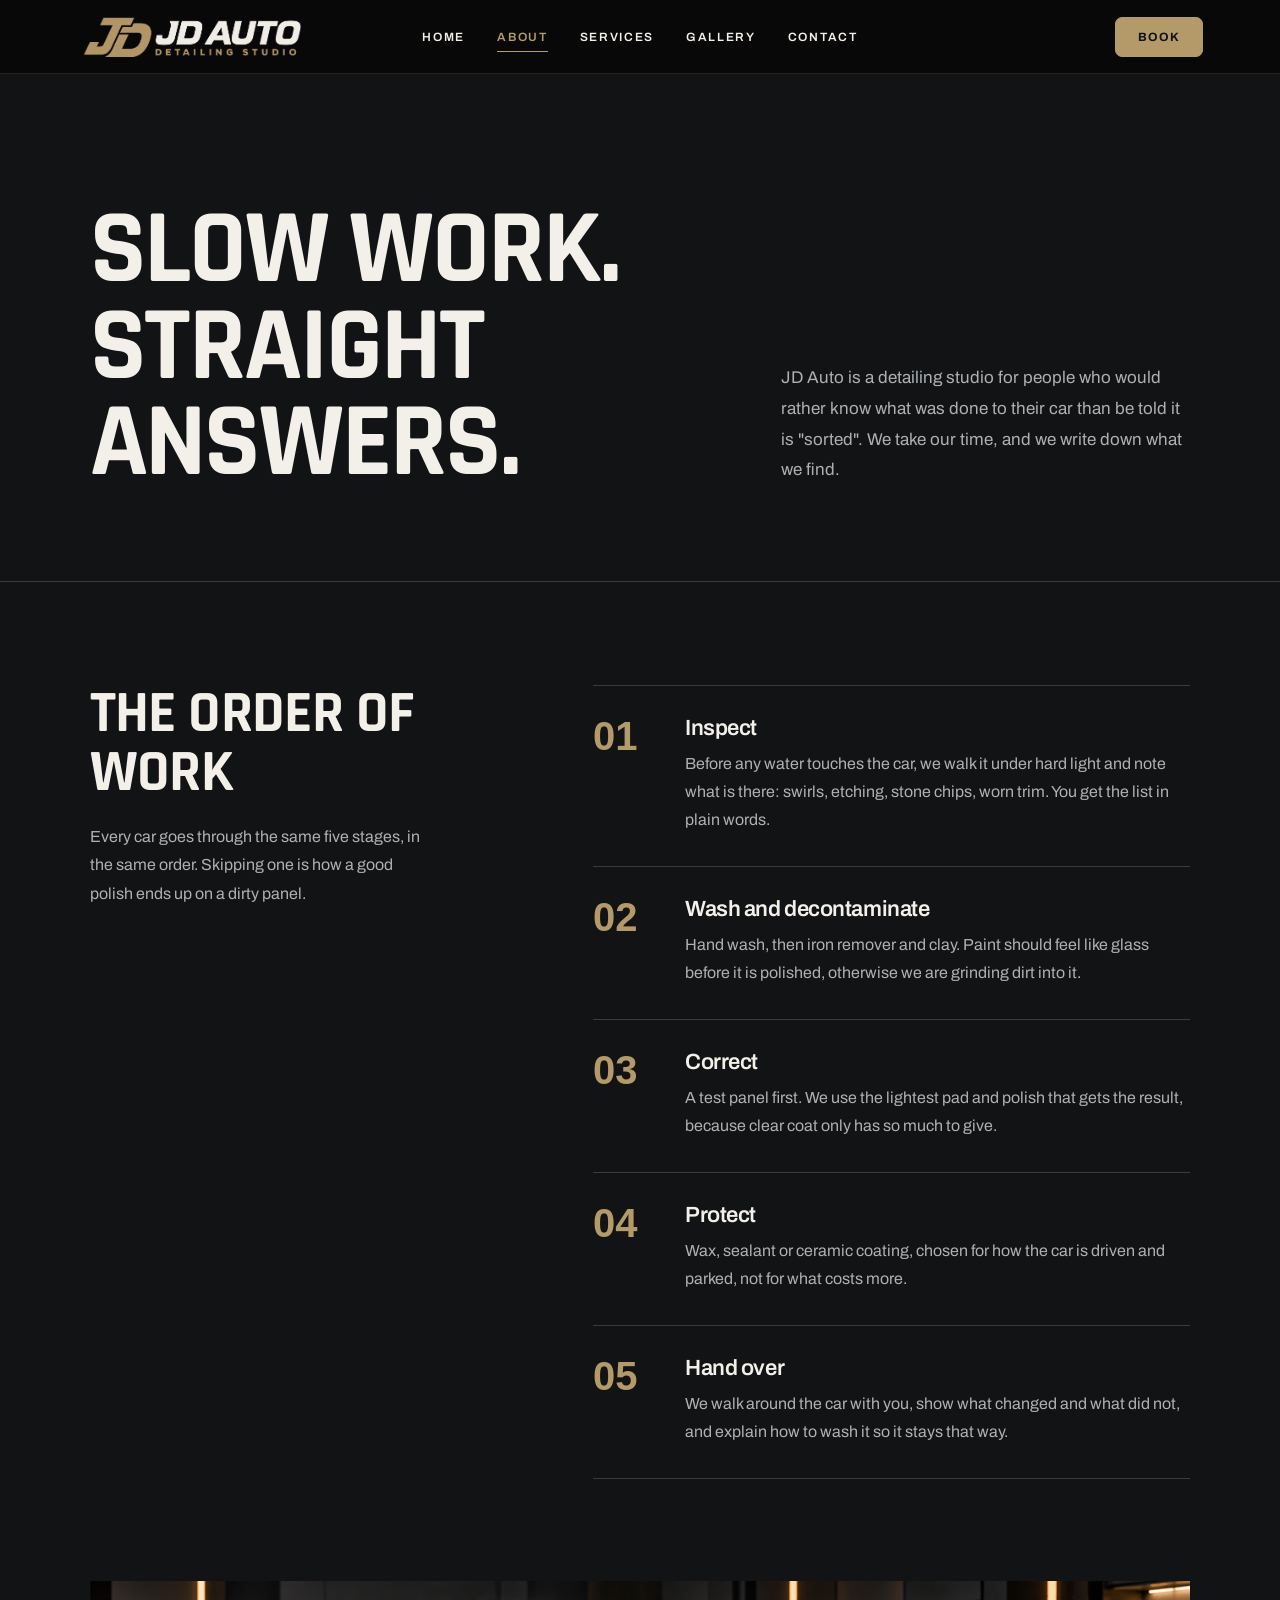
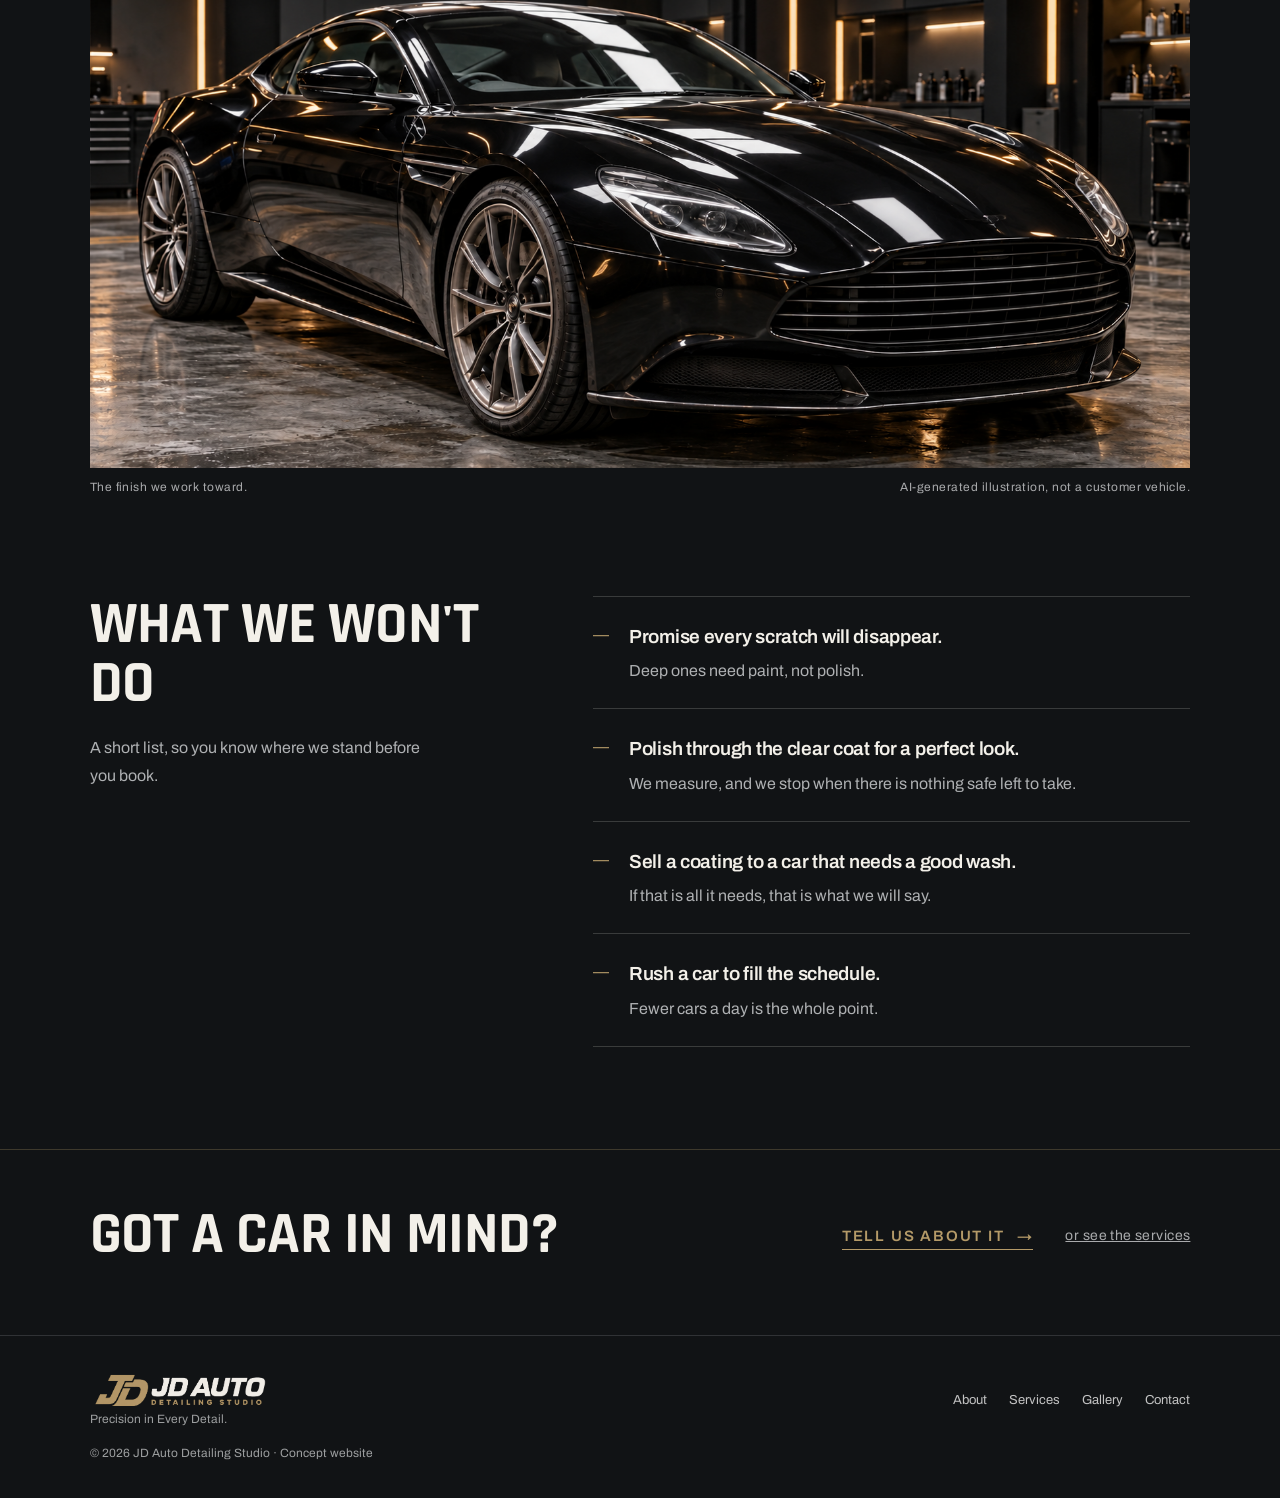
==== commit 961dcfa3: "Add files via upload Update website layout and branding" ====
--- a/about.html
+++ b/about.html
@@ -14,7 +14,7 @@
     <link href="https://fonts.googleapis.com/css2?family=Archivo:wght@400;500;600;700&family=Rajdhani:wght@600;700&family=Teko:wght@600;700&display=swap" rel="stylesheet">
 </head>
 
-<body class="inner-page"><a class="skip-link" href="#main-content">Skip to content</a>
+<body class="inner-page about-page"><a class="skip-link" href="#main-content">Skip to content</a>
 <header class="site-header">
     <a class="logo" href="index.html" aria-label="JD Auto Detailing Studio — home">
         <img class="brand-logo" src="images/logo.png" alt="JD Auto Detailing Studio" width="1048" height="682">
@@ -39,39 +39,79 @@
 
 <main id="main-content">
 
-    <section class="page-intro">
-        <p class="eyebrow">OUR STORY</p>
-        <h1>Driven by the Details.</h1>
-        <p>Automotive care shaped by precision, patience and a passion for exceptional finishes.</p>
+    <section class="page-hero">
+        <h1><span>Slow work.</span> <span>Straight answers.</span></h1>
+        <p>JD Auto is a detailing studio for people who would rather know what was done to their car than be told it is "sorted". We take our time, and we write down what we find.</p>
     </section>
 
-    <section class="split-section">
-        <div class="media-frame tall"><img alt="Elegant sports car with a reflective finish" loading="lazy" src="https://images.unsplash.com/photo-1492144534655-ae79c964c9d7?auto=format&fit=crop&w=900&q=85" /></div>
-        <div class="split-copy">
-            <p class="eyebrow">WHO WE ARE</p>
-            <h2>More than a clean car.</h2>
-            <p>JD Auto is a detailing studio built around one idea: paint, glass and leather all wear differently, so each one gets its own treatment.</p>
-            <p>Our philosophy is simple: respect the vehicle, take pride in the process and never overlook the finishing touches.</p>
-            <a class="btn btn-primary" href="services.html">EXPLORE SERVICES →</a>
+    <section class="about-process" aria-labelledby="process-title">
+        <div class="about-process-intro">
+            <h2 id="process-title">The order of work</h2>
+            <p>Every car goes through the same five stages, in the same order. Skipping one is how a good polish ends up on a dirty panel.</p>
         </div>
+        <ol class="about-steps">
+            <li class="about-step">
+                <span class="about-step-num" aria-hidden="true">01</span>
+                <div>
+                    <h3>Inspect</h3>
+                    <p>Before any water touches the car, we walk it under hard light and note what is there: swirls, etching, stone chips, worn trim. You get the list in plain words.</p>
+                </div>
+            </li>
+            <li class="about-step">
+                <span class="about-step-num" aria-hidden="true">02</span>
+                <div>
+                    <h3>Wash and decontaminate</h3>
+                    <p>Hand wash, then iron remover and clay. Paint should feel like glass before it is polished, otherwise we are grinding dirt into it.</p>
+                </div>
+            </li>
+            <li class="about-step">
+                <span class="about-step-num" aria-hidden="true">03</span>
+                <div>
+                    <h3>Correct</h3>
+                    <p>A test panel first. We use the lightest pad and polish that gets the result, because clear coat only has so much to give.</p>
+                </div>
+            </li>
+            <li class="about-step">
+                <span class="about-step-num" aria-hidden="true">04</span>
+                <div>
+                    <h3>Protect</h3>
+                    <p>Wax, sealant or ceramic coating, chosen for how the car is driven and parked, not for what costs more.</p>
+                </div>
+            </li>
+            <li class="about-step">
+                <span class="about-step-num" aria-hidden="true">05</span>
+                <div>
+                    <h3>Hand over</h3>
+                    <p>We walk around the car with you, show what changed and what did not, and explain how to wash it so it stays that way.</p>
+                </div>
+            </li>
+        </ol>
     </section>
 
-    <section class="section-block">
-        <div class="section-heading">
-            <p class="eyebrow">OUR PRINCIPLES</p>
-            <h2>The JD Auto standard.</h2>
+    <figure class="about-band">
+        <img src="images/exterior-after.png" alt="A polished dark sports car in a detailing studio, lit by overhead strip lights" loading="lazy">
+        <figcaption><span>The finish we work toward.</span><span>AI-generated illustration, not a customer vehicle.</span></figcaption>
+    </figure>
+
+    <section class="about-wont" aria-labelledby="wont-title">
+        <div class="about-wont-intro">
+            <h2 id="wont-title">What we won't do</h2>
+            <p>A short list, so you know where we stand before you book.</p>
         </div>
-        <div class="values-grid">
-            <article><span>01</span><h3>Precision</h3><p>Careful attention to every panel, seam and surface.</p></article>
-            <article><span>02</span><h3>Craftsmanship</h3><p>A considered process built around quality, not shortcuts.</p></article>
-            <article><span>03</span><h3>Respect</h3><p>Every vehicle deserves care tailored to its condition.</p></article>
-        </div>
+        <ul class="about-wont-list">
+            <li><strong>Promise every scratch will disappear.</strong>Deep ones need paint, not polish.</li>
+            <li><strong>Polish through the clear coat for a perfect look.</strong>We measure, and we stop when there is nothing safe left to take.</li>
+            <li><strong>Sell a coating to a car that needs a good wash.</strong>If that is all it needs, that is what we will say.</li>
+            <li><strong>Rush a car to fill the schedule.</strong>Fewer cars a day is the whole point.</li>
+        </ul>
     </section>
 
-    <section class="cta-section">
-        <h2>Your vehicle deserves better.</h2>
-        <p>Tell us what it needs and we will recommend the right treatment.</p>
-        <a class="btn btn-primary" href="contact.html">BOOK A DETAIL →</a>
+    <section class="page-close" aria-labelledby="close-title">
+        <h2 id="close-title">Got a car in mind?</h2>
+        <div class="page-close-links">
+            <a class="hero-book-link" href="contact.html">Tell us about it <span aria-hidden="true">→</span></a>
+            <a class="page-quiet" href="services.html">or see the services</a>
+        </div>
     </section>
 </main>
 <footer class="site-footer">
--- a/css/maincss.css
+++ b/css/maincss.css
@@ -2049,3 +2049,576 @@
 .site-footer .footer-tagline {
     margin: 6px 0 0;
 }
+
+/* ==========================================
+   ABOUT PAGE — editorial layout (header and footer stay shared)
+========================================== */
+
+.page-hero {
+    display: grid;
+    grid-template-columns: minmax(0, 1.5fr) minmax(0, 1fr);
+    gap: clamp(30px, 6vw, 100px);
+    align-items: end;
+    padding: clamp(70px, 10vw, 130px) 7% clamp(60px, 7vw, 90px);
+    border-bottom: 1px solid rgba(180, 154, 104, 0.28);
+}
+
+.page-hero h1 {
+    margin: 0;
+    font-family: "Rajdhani", sans-serif;
+    font-size: clamp(48px, 8.2vw, 124px);
+    font-weight: 700;
+    line-height: .92;
+    letter-spacing: -0.02em;
+    text-transform: uppercase;
+    color: #F3F0E9;
+}
+
+.page-hero h1 span {
+    display: block;
+}
+
+.page-hero p {
+    margin: 0 0 6px;
+    max-width: 44ch;
+    color: #AEB0B2;
+    font-size: 17px;
+    line-height: 1.8;
+}
+
+/* The order of work */
+
+.about-process {
+    display: grid;
+    grid-template-columns: minmax(0, 5fr) minmax(0, 7fr);
+    gap: clamp(30px, 6vw, 100px);
+    padding: clamp(70px, 8vw, 110px) 7%;
+}
+
+.about-process-intro {
+    position: sticky;
+    top: 110px;
+    align-self: start;
+}
+
+.about-process-intro h2,
+.about-wont h2,
+.page-close h2 {
+    margin: 0 0 20px;
+    font-family: "Rajdhani", sans-serif;
+    font-size: clamp(36px, 4.6vw, 64px);
+    font-weight: 700;
+    line-height: 1;
+    letter-spacing: -0.01em;
+    text-transform: uppercase;
+}
+
+.about-process-intro p,
+.about-wont-intro p {
+    margin: 0;
+    max-width: 38ch;
+    color: #AEB0B2;
+    line-height: 1.8;
+}
+
+.about-steps {
+    margin: 0;
+    padding: 0;
+    list-style: none;
+    border-bottom: 1px solid rgba(243, 240, 233, 0.18);
+}
+
+.about-step {
+    display: grid;
+    grid-template-columns: 72px minmax(0, 1fr);
+    gap: 8px 20px;
+    padding: 30px 0 32px;
+    border-top: 1px solid rgba(243, 240, 233, 0.18);
+}
+
+.about-step-num {
+    font-family: "Rajdhani", sans-serif;
+    font-size: 40px;
+    font-weight: 600;
+    line-height: 1;
+    color: #B49A68;
+}
+
+.about-step h3 {
+    margin: 0 0 10px;
+    font-size: 22px;
+    font-weight: 600;
+    letter-spacing: -0.02em;
+}
+
+.about-step p {
+    margin: 0;
+    max-width: 56ch;
+    color: #AEB0B2;
+    line-height: 1.75;
+}
+
+/* Wide image band */
+
+.about-band {
+    margin: 0 7%;
+}
+
+.about-band img {
+    display: block;
+    width: 100%;
+    height: clamp(240px, 38vw, 520px);
+    object-fit: cover;
+    object-position: center 60%;
+    background: #1A1C1E;
+}
+
+.about-band figcaption {
+    display: flex;
+    justify-content: space-between;
+    gap: 16px;
+    flex-wrap: wrap;
+    padding-top: 12px;
+    color: #A9AAAC;
+    font-size: 12px;
+    letter-spacing: .04em;
+}
+
+/* What we won't do */
+
+.about-wont {
+    display: grid;
+    grid-template-columns: minmax(0, 5fr) minmax(0, 7fr);
+    gap: clamp(30px, 6vw, 100px);
+    padding: clamp(70px, 8vw, 110px) 7%;
+}
+
+.about-wont-list {
+    margin: 0;
+    padding: 0;
+    list-style: none;
+    border-bottom: 1px solid rgba(243, 240, 233, 0.18);
+}
+
+.about-wont-list li {
+    position: relative;
+    padding: 24px 0 24px 36px;
+    border-top: 1px solid rgba(243, 240, 233, 0.18);
+    color: #AEB0B2;
+    line-height: 1.7;
+}
+
+.about-wont-list li::before {
+    content: "—";
+    position: absolute;
+    left: 0;
+    color: #B49A68;
+}
+
+.about-wont-list strong {
+    display: block;
+    margin-bottom: 4px;
+    color: #F3F0E9;
+    font-size: 19px;
+    font-weight: 600;
+    letter-spacing: -0.015em;
+}
+
+/* Closing line (replaces the centred banner) */
+
+.page-close {
+    display: flex;
+    align-items: center;
+    justify-content: space-between;
+    flex-wrap: wrap;
+    gap: 20px 40px;
+    padding: 56px 7% 70px;
+    border-top: 1px solid rgba(180, 154, 104, 0.28);
+}
+
+.page-close h2 {
+    margin: 0;
+}
+
+.page-close-links {
+    display: flex;
+    flex-wrap: wrap;
+    align-items: center;
+    gap: 6px 32px;
+}
+
+.page-close-links .hero-book-link {
+    font-size: 15px;
+}
+
+.page-close-links .page-quiet {
+    color: #A9AAAC;
+    font-size: 14px;
+    letter-spacing: .03em;
+}
+
+/* ==========================================
+   SHARED PAGE PIECES (services, gallery, contact)
+========================================== */
+
+.page-split {
+    display: grid;
+    grid-template-columns: minmax(0, 5fr) minmax(0, 7fr);
+    gap: clamp(30px, 6vw, 100px);
+    padding: clamp(70px, 8vw, 110px) 7%;
+}
+
+.page-split h2,
+.contact-page .contact-panel h2,
+.contact-page .contact-aside h2,
+.svc h2 {
+    margin: 0 0 20px;
+    font-family: "Rajdhani", sans-serif;
+    font-size: clamp(36px, 4.6vw, 64px);
+    font-weight: 700;
+    line-height: 1;
+    letter-spacing: -0.01em;
+    text-transform: uppercase;
+}
+
+.page-split-intro p {
+    margin: 0;
+    max-width: 38ch;
+    color: #AEB0B2;
+    line-height: 1.8;
+}
+
+.ruled {
+    margin: 0;
+    padding: 0;
+    list-style: none;
+    border-bottom: 1px solid rgba(243, 240, 233, 0.18);
+}
+
+.ruled > li {
+    border-top: 1px solid rgba(243, 240, 233, 0.18);
+}
+
+/* ---------- Services ---------- */
+
+.svc-list {
+    padding: clamp(50px, 6vw, 80px) 7% 0;
+}
+
+.svc {
+    display: grid;
+    grid-template-columns: 72px minmax(0, 1.15fr) minmax(0, .85fr);
+    gap: 24px clamp(24px, 4vw, 60px);
+    align-items: start;
+    padding: 46px 0 52px;
+    border-top: 1px solid rgba(243, 240, 233, 0.18);
+}
+
+.svc:last-child {
+    border-bottom: 1px solid rgba(243, 240, 233, 0.18);
+}
+
+.svc-num {
+    font-family: "Rajdhani", sans-serif;
+    font-size: 40px;
+    font-weight: 600;
+    line-height: 1;
+    color: #B49A68;
+}
+
+.svc h2 {
+    font-size: clamp(32px, 3.8vw, 54px);
+    margin-bottom: 14px;
+}
+
+.svc-lead {
+    margin: 0 0 26px;
+    max-width: 46ch;
+    color: #C3C3C3;
+    font-size: 18px;
+    line-height: 1.7;
+}
+
+.svc dl {
+    display: grid;
+    gap: 16px;
+    margin: 0 0 28px;
+}
+
+.svc dt {
+    margin-bottom: 4px;
+    color: #B49A68;
+    font-size: 11px;
+    font-weight: 600;
+    letter-spacing: .18em;
+    text-transform: uppercase;
+}
+
+.svc dd {
+    margin: 0;
+    max-width: 52ch;
+    color: #AEB0B2;
+    line-height: 1.7;
+}
+
+.svc-img {
+    margin: 0;
+    aspect-ratio: 4 / 3;
+    overflow: hidden;
+    background: #1A1C1E;
+}
+
+.svc-img img {
+    display: block;
+    width: 100%;
+    height: 100%;
+    object-fit: cover;
+    transition: transform .6s ease;
+}
+
+.svc:hover .svc-img img {
+    transform: scale(1.035);
+}
+
+.choose a {
+    display: flex;
+    flex-wrap: wrap;
+    align-items: baseline;
+    justify-content: space-between;
+    gap: 6px 24px;
+    padding: 22px 0;
+    color: #F3F0E9;
+    font-size: 19px;
+    font-weight: 500;
+    letter-spacing: -0.015em;
+    text-decoration: none;
+    transition: color .2s ease;
+}
+
+.choose a span {
+    color: #B49A68;
+    font-size: 12px;
+    font-weight: 600;
+    letter-spacing: .14em;
+    text-transform: uppercase;
+    white-space: nowrap;
+}
+
+.choose a:hover,
+.choose a:focus-visible {
+    color: #D2BA8C;
+}
+
+.services-page .faq-list {
+    gap: 0;
+    border-bottom: 1px solid rgba(243, 240, 233, 0.18);
+}
+
+.services-page .faq-list details {
+    padding: 22px 0;
+    border: 0;
+    border-top: 1px solid rgba(243, 240, 233, 0.18);
+    background: transparent;
+}
+
+.services-page .faq-list summary {
+    font-size: 19px;
+    font-weight: 600;
+    letter-spacing: -0.015em;
+}
+
+.services-page .faq-list details p {
+    max-width: 56ch;
+}
+
+/* ---------- Gallery ---------- */
+
+.gallery-page .gallery-section {
+    padding-top: clamp(40px, 5vw, 60px);
+}
+
+.gallery-page .gallery-filters {
+    gap: 6px 28px;
+}
+
+.gallery-page .gallery-filter {
+    padding: 12px 0;
+    border: 0;
+    border-bottom: 1px solid transparent;
+    border-radius: 0;
+    background: transparent;
+    color: #A9AAAC;
+    font-size: 12px;
+    font-weight: 600;
+    letter-spacing: .14em;
+    text-transform: uppercase;
+}
+
+.gallery-page .gallery-filter:hover {
+    background: transparent;
+    border-color: transparent;
+    color: #F3F0E9;
+}
+
+.gallery-page .gallery-filter.is-selected {
+    background: transparent;
+    border-bottom-color: #B49A68;
+    color: #B49A68;
+}
+
+.gallery-page .gallery-grid {
+    display: block;
+    column-count: 3;
+    column-gap: 22px;
+}
+
+.gallery-page .gallery-item {
+    break-inside: avoid;
+    margin: 0 0 26px;
+}
+
+.gallery-page .gallery-item img {
+    aspect-ratio: auto;
+    height: auto;
+}
+
+.gallery-page .gallery-item figcaption {
+    padding: 10px 0 0;
+    color: #A9AAAC;
+    font-size: 12px;
+    letter-spacing: .04em;
+}
+
+/* the whole picture is the button; the label sits quietly in the corner */
+.gallery-page .gallery-open {
+    position: absolute;
+    inset: 0 0 34px 0;
+    display: flex;
+    align-items: flex-start;
+    justify-content: flex-end;
+    width: auto;
+    margin: 0;
+    padding: 14px;
+    border: 0;
+    border-radius: 0;
+    background: transparent;
+    color: #F3F0E9;
+    font-size: 11px;
+    letter-spacing: .14em;
+    text-shadow: 0 1px 8px rgba(0, 0, 0, .85);
+    transition: background .25s ease;
+}
+
+.gallery-page .gallery-open:hover {
+    background: rgba(5, 6, 7, .28);
+    color: #F3F0E9;
+}
+
+.gallery-page .gallery-open:focus-visible {
+    outline-offset: -4px;
+}
+
+.gallery-page .gallery-disclaimer {
+    max-width: 62ch;
+    color: #A9AAAC;
+}
+
+/* ---------- Contact ---------- */
+
+.contact-page .contact-layout {
+    grid-template-columns: minmax(0, 7fr) minmax(0, 5fr);
+    gap: clamp(40px, 7vw, 110px);
+    padding-top: clamp(60px, 7vw, 90px);
+}
+
+.contact-page .contact-panel h2,
+.contact-page .contact-aside h2 {
+    font-size: clamp(32px, 3.8vw, 52px);
+    margin-bottom: 16px;
+}
+
+.contact-page .contact-form {
+    gap: 30px;
+}
+
+.contact-page .contact-form label {
+    gap: 4px;
+    color: #B49A68;
+    font-size: 11px;
+    font-weight: 600;
+    letter-spacing: .16em;
+    text-transform: uppercase;
+}
+
+.contact-page input,
+.contact-page select,
+.contact-page textarea {
+    padding: 12px 0;
+    border: 0;
+    border-bottom: 1px solid #515459;
+    border-radius: 0;
+    background: transparent;
+    color: #F3F0E9;
+    font-size: 17px;
+    font-weight: 400;
+    letter-spacing: normal;
+    text-transform: none;
+    transition: border-color .2s ease;
+}
+
+.contact-page input:focus,
+.contact-page select:focus,
+.contact-page textarea:focus {
+    border-bottom-color: #B49A68;
+}
+
+.contact-page select option {
+    background: #1B1E20;
+    color: #F3F0E9;
+}
+
+.contact-page .enquiry-preview {
+    border-radius: 0;
+}
+
+.contact-steps li {
+    display: grid;
+    grid-template-columns: 40px minmax(0, 1fr);
+    gap: 4px 12px;
+    padding: 18px 0;
+    color: #AEB0B2;
+    line-height: 1.65;
+}
+
+.contact-steps li span {
+    font-family: "Rajdhani", sans-serif;
+    font-size: 24px;
+    font-weight: 600;
+    line-height: 1.2;
+    color: #B49A68;
+}
+
+.contact-steps strong {
+    display: block;
+    color: #F3F0E9;
+    font-weight: 600;
+}
+
+.contact-aside h3 {
+    margin: 44px 0 6px;
+    font-size: 11px;
+    font-weight: 600;
+    letter-spacing: .18em;
+    text-transform: uppercase;
+    color: #B49A68;
+}
+
+.contact-page .map-wrap {
+    margin-top: 14px;
+    aspect-ratio: 16 / 10;
+}
+
+/* match the dark theme (the embedded map is light by default) */
+.contact-page .map-wrap iframe {
+    filter: grayscale(1) invert(1) brightness(.85) contrast(1.1);
+}
--- a/css/responsive.css
+++ b/css/responsive.css
@@ -557,3 +557,47 @@
 @media (prefers-reduced-motion: reduce) {
     .inner-page .main-nav a::after { transition: none; }
 }
+
+/* ==========================================
+   ABOUT PAGE (TABLET / PHONE)
+========================================== */
+
+@media (max-width: 800px) {
+    .page-hero,
+    .about-process,
+    .about-wont {
+        grid-template-columns: 1fr;
+    }
+
+    .about-process-intro { position: static; }
+    .page-close { padding: 44px 6% 56px; }
+}
+
+@media (max-width: 480px) {
+    .about-step { grid-template-columns: 52px minmax(0, 1fr); gap: 6px 14px; }
+    .about-step-num { font-size: 32px; }
+}
+
+/* ==========================================
+   SERVICES / GALLERY / CONTACT (TABLET / PHONE)
+========================================== */
+
+@media (max-width: 1100px) {
+    .gallery-page .gallery-grid { column-count: 2; }
+}
+
+@media (max-width: 800px) {
+    .page-split { grid-template-columns: 1fr; }
+
+    .svc { grid-template-columns: 56px minmax(0, 1fr); }
+    .svc-img { grid-column: 1 / -1; }
+    .svc-num { font-size: 32px; }
+
+    .contact-page .contact-layout { grid-template-columns: 1fr; }
+}
+
+@media (max-width: 600px) {
+    .gallery-page .gallery-grid { column-count: 1; }
+    .svc { grid-template-columns: 1fr; }
+    .svc-num { margin-bottom: -10px; }
+}
